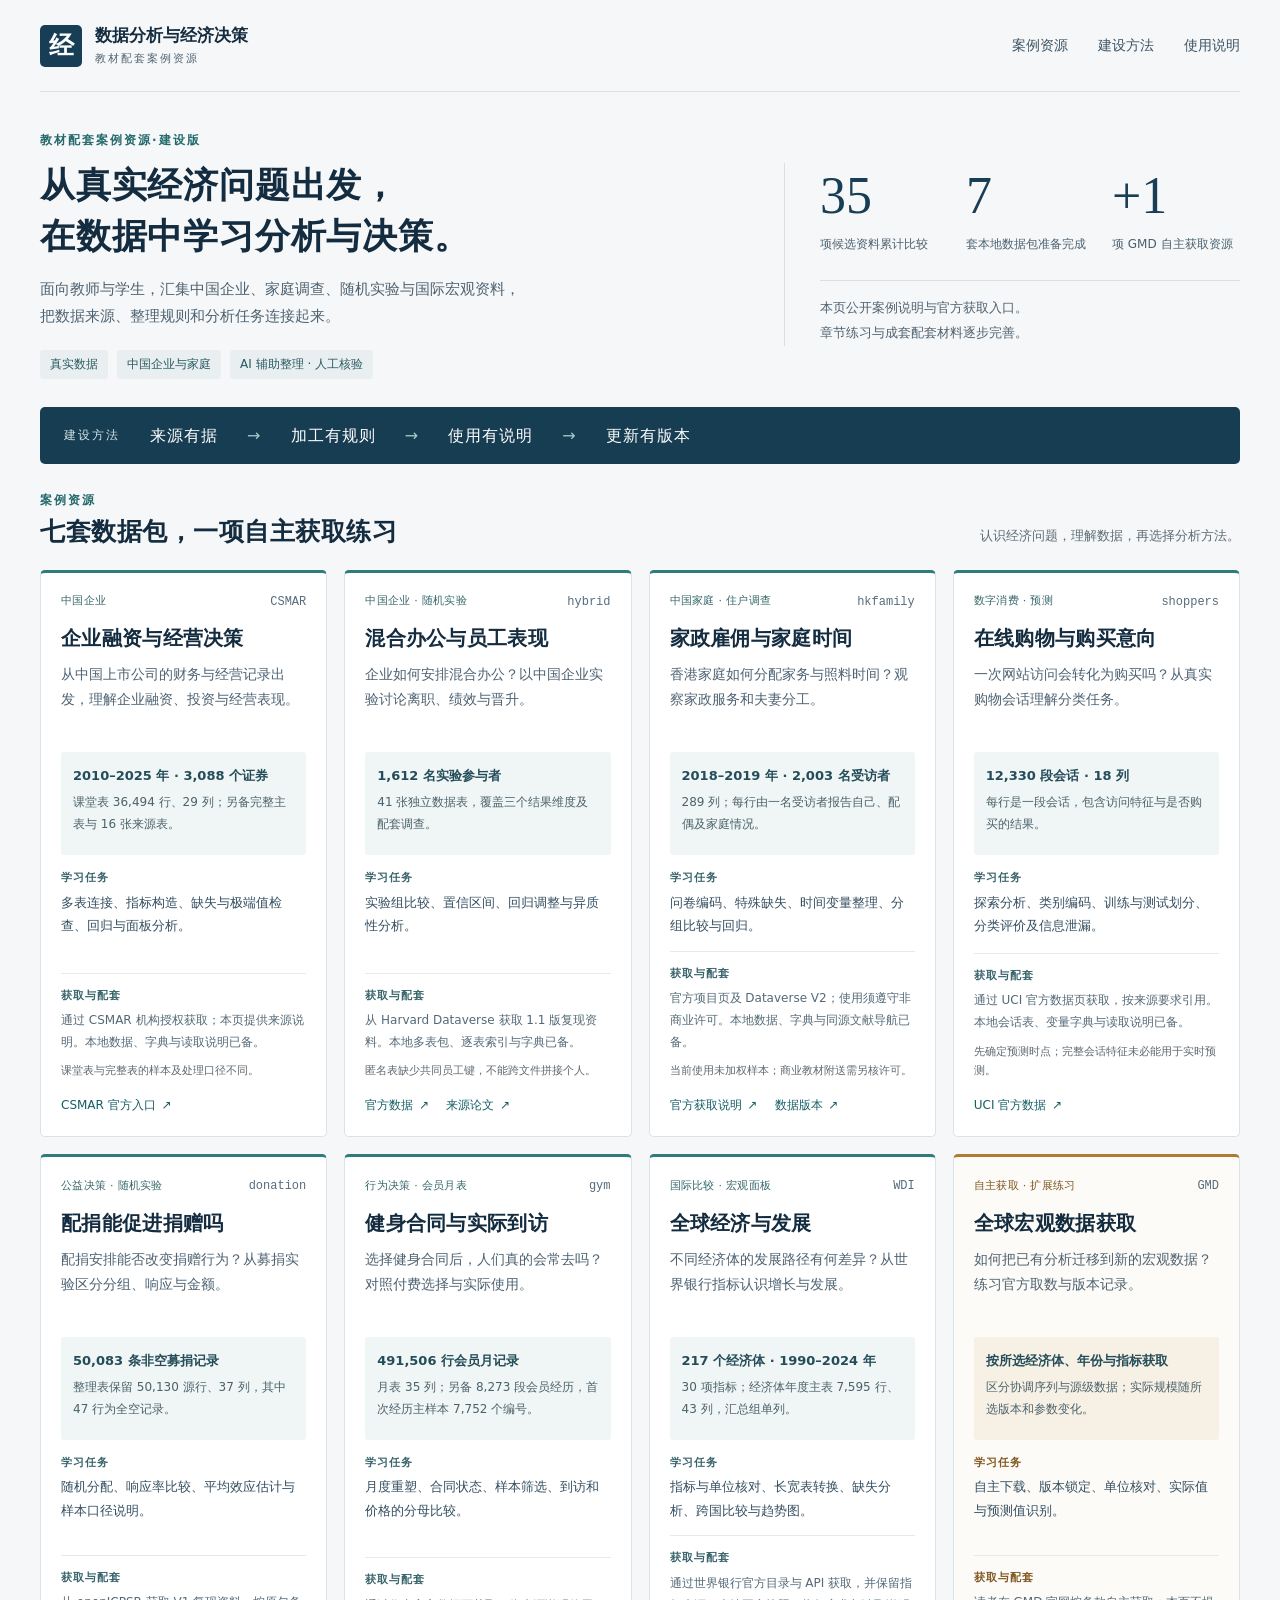
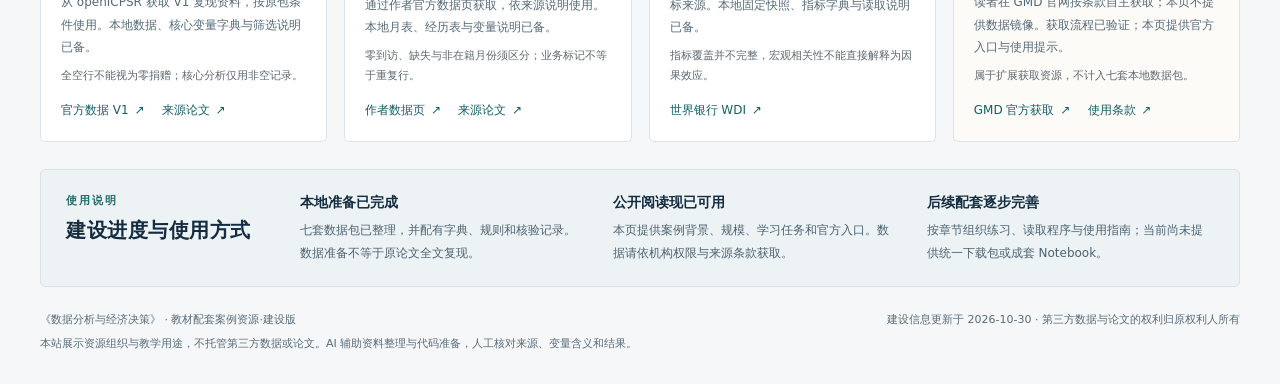
==== index.html @ 1b6bf22d "Publish reader-facing textbook case resource showcase" ====
<!doctype html>
<html lang="zh-CN"><head><meta charset="utf-8"><meta name="viewport" content="width=device-width, initial-scale=1">
<meta name="description" content="《数据分析与经济决策》教材配套案例资源·建设版。七套本地数据包与 GMD 自主获取资源，展示真实经济问题、数据特征、学习任务及官方来源。">
<meta name="color-scheme" content="light"><title>案例数据资源｜数据分析与经济决策</title>
<link rel="stylesheet" href="styles.css"></head><body>
<a class="skip" href="#cases">跳到案例资源</a>
<header class="site-header wrap"><a class="brand" href="#"><span class="brand-mark" aria-hidden="true">经</span><span>数据分析与经济决策<span class="brand-sub">教材配套案例资源</span></span></a><nav aria-label="主导航"><a href="#cases">案例资源</a><a href="#approach">建设方法</a><a href="#availability">使用说明</a></nav></header>
<main class="wrap">
<section class="hero" aria-labelledby="page-title"><div class="hero-main"><p class="eyebrow">教材配套案例资源·建设版</p><h1 id="page-title">从真实经济问题出发，<br>在数据中学习分析与决策。</h1><p class="lead">面向教师与学生，汇集中国企业、家庭调查、随机实验与国际宏观资料，<br class="desktop-break">把数据来源、整理规则和分析任务连接起来。</p><div class="theme-list"><span>真实数据</span><span>中国企业与家庭</span><span>AI 辅助整理 · 人工核验</span></div></div>
<aside class="overview" aria-label="建设概况"><div><strong>35</strong><span>项候选资料累计比较</span></div><div><strong>7</strong><span>套本地数据包准备完成</span></div><div><strong>+1</strong><span>项 GMD 自主获取资源</span></div><p>本页公开案例说明与官方获取入口。<br>章节练习与成套配套材料逐步完善。</p></aside></section>
<section class="method-strip" id="approach" aria-label="建设方法"><span class="section-kicker">建设方法</span><p>来源有据 <span>→</span> 加工有规则 <span>→</span> 使用有说明 <span>→</span> 更新有版本</p></section>
<section id="cases" aria-labelledby="cases-title"><div class="section-heading"><div><p class="eyebrow">案例资源</p><h2 id="cases-title">七套数据包，一项自主获取练习</h2></div><p>认识经济问题，理解数据，再选择分析方法。</p></div>
<div class="case-grid"><article class="card " id="csmar">
      <div class="card-top"><span class="case-kind">中国企业</span><span class="case-code">CSMAR</span></div>
      <h3>企业融资与经营决策</h3><p class="question">从中国上市公司的财务与经营记录出发，理解企业融资、投资与经营表现。</p>
      <div class="data-block"><strong>2010–2025 年 · 3,088 个证券</strong><p>课堂表 36,494 行、29 列；另备完整主表与 16 张来源表。</p></div>
      <p class="task"><span class="field-label">学习任务</span>多表连接、指标构造、缺失与极端值检查、回归与面板分析。</p>
      <div class="card-bottom"><p><span class="field-label">获取与配套</span>通过 CSMAR 机构授权获取；本页提供来源说明。本地数据、字典与读取说明已备。</p>
      <p class="caution">课堂表与完整表的样本及处理口径不同。</p><div class="source-links"><a href="https://data.csmar.com/">CSMAR 官方入口 <span aria-hidden="true">↗</span></a></div></div>
    </article>
<article class="card " id="hybrid">
      <div class="card-top"><span class="case-kind">中国企业 · 随机实验</span><span class="case-code">hybrid</span></div>
      <h3>混合办公与员工表现</h3><p class="question">企业如何安排混合办公？以中国企业实验讨论离职、绩效与晋升。</p>
      <div class="data-block"><strong>1,612 名实验参与者</strong><p>41 张独立数据表，覆盖三个结果维度及配套调查。</p></div>
      <p class="task"><span class="field-label">学习任务</span>实验组比较、置信区间、回归调整与异质性分析。</p>
      <div class="card-bottom"><p><span class="field-label">获取与配套</span>从 Harvard Dataverse 获取 1.1 版复现资料。本地多表包、逐表索引与字典已备。</p>
      <p class="caution">匿名表缺少共同员工键，不能跨文件拼接个人。</p><div class="source-links"><a href="https://doi.org/10.7910/DVN/6X4ZZL">官方数据 <span aria-hidden="true">↗</span></a><a href="https://doi.org/10.1038/s41586-024-07500-2">来源论文 <span aria-hidden="true">↗</span></a></div></div>
    </article>
<article class="card " id="hkfamily">
      <div class="card-top"><span class="case-kind">中国家庭 · 住户调查</span><span class="case-code">hkfamily</span></div>
      <h3>家政雇佣与家庭时间</h3><p class="question">香港家庭如何分配家务与照料时间？观察家政服务和夫妻分工。</p>
      <div class="data-block"><strong>2018–2019 年 · 2,003 名受访者</strong><p>289 列；每行由一名受访者报告自己、配偶及家庭情况。</p></div>
      <p class="task"><span class="field-label">学习任务</span>问卷编码、特殊缺失、时间变量整理、分组比较与回归。</p>
      <div class="card-bottom"><p><span class="field-label">获取与配套</span>官方项目页及 Dataverse V2；使用须遵守非商业许可。本地数据、字典与同源文献导航已备。</p>
      <p class="caution">当前使用未加权样本；商业教材附送需另核许可。</p><div class="source-links"><a href="https://digital.lib.hkbu.edu.hk/helper-at-home/en/dataset-download.html">官方获取说明 <span aria-hidden="true">↗</span></a><a href="https://doi.org/10.7910/DVN/O7EHQB">数据版本 <span aria-hidden="true">↗</span></a></div></div>
    </article>
<article class="card " id="shoppers">
      <div class="card-top"><span class="case-kind">数字消费 · 预测</span><span class="case-code">shoppers</span></div>
      <h3>在线购物与购买意向</h3><p class="question">一次网站访问会转化为购买吗？从真实购物会话理解分类任务。</p>
      <div class="data-block"><strong>12,330 段会话 · 18 列</strong><p>每行是一段会话，包含访问特征与是否购买的结果。</p></div>
      <p class="task"><span class="field-label">学习任务</span>探索分析、类别编码、训练与测试划分、分类评价及信息泄漏。</p>
      <div class="card-bottom"><p><span class="field-label">获取与配套</span>通过 UCI 官方数据页获取，按来源要求引用。本地会话表、变量字典与读取说明已备。</p>
      <p class="caution">先确定预测时点；完整会话特征未必能用于实时预测。</p><div class="source-links"><a href="https://archive.ics.uci.edu/dataset/468/online+shoppers+purchasing+intention+dataset">UCI 官方数据 <span aria-hidden="true">↗</span></a></div></div>
    </article>
<article class="card " id="donation">
      <div class="card-top"><span class="case-kind">公益决策 · 随机实验</span><span class="case-code">donation</span></div>
      <h3>配捐能促进捐赠吗</h3><p class="question">配捐安排能否改变捐赠行为？从募捐实验区分分组、响应与金额。</p>
      <div class="data-block"><strong>50,083 条非空募捐记录</strong><p>整理表保留 50,130 源行、37 列，其中 47 行为全空记录。</p></div>
      <p class="task"><span class="field-label">学习任务</span>随机分配、响应率比较、平均效应估计与样本口径说明。</p>
      <div class="card-bottom"><p><span class="field-label">获取与配套</span>从 openICPSR 获取 V1 复现资料，按原包条件使用。本地数据、核心变量字典与筛选说明已备。</p>
      <p class="caution">全空行不能视为零捐赠；核心分析仅用非空记录。</p><div class="source-links"><a href="https://doi.org/10.3886/E113224V1">官方数据 V1 <span aria-hidden="true">↗</span></a><a href="https://doi.org/10.1257/aer.97.5.1774">来源论文 <span aria-hidden="true">↗</span></a></div></div>
    </article>
<article class="card " id="gym">
      <div class="card-top"><span class="case-kind">行为决策 · 会员月表</span><span class="case-code">gym</span></div>
      <h3>健身合同与实际到访</h3><p class="question">选择健身合同后，人们真的会常去吗？对照付费选择与实际使用。</p>
      <div class="data-block"><strong>491,506 行会员月记录</strong><p>月表 35 列；另备 8,273 段会员经历，首次经历主样本 7,752 个编号。</p></div>
      <p class="task"><span class="field-label">学习任务</span>月度重塑、合同状态、样本筛选、到访和价格的分母比较。</p>
      <div class="card-bottom"><p><span class="field-label">获取与配套</span>通过作者官方数据页获取，依来源说明使用。本地月表、经历表与变量说明已备。</p>
      <p class="caution">零到访、缺失与非在籍月份须区分；业务标记不等于重复行。</p><div class="source-links"><a href="https://eml.berkeley.edu/~sdellavi/data/gymdata.shtml">作者数据页 <span aria-hidden="true">↗</span></a><a href="https://doi.org/10.1257/aer.96.3.694">来源论文 <span aria-hidden="true">↗</span></a></div></div>
    </article>
<article class="card " id="wdi">
      <div class="card-top"><span class="case-kind">国际比较 · 宏观面板</span><span class="case-code">WDI</span></div>
      <h3>全球经济与发展</h3><p class="question">不同经济体的发展路径有何差异？从世界银行指标认识增长与发展。</p>
      <div class="data-block"><strong>217 个经济体 · 1990–2024 年</strong><p>30 项指标；经济体年度主表 7,595 行、43 列，汇总组单列。</p></div>
      <p class="task"><span class="field-label">学习任务</span>指标与单位核对、长宽表转换、缺失分析、跨国比较与趋势图。</p>
      <div class="card-bottom"><p><span class="field-label">获取与配套</span>通过世界银行官方目录与 API 获取，并保留指标来源。本地固定快照、指标字典与读取说明已备。</p>
      <p class="caution">指标覆盖并不完整，宏观相关性不能直接解释为因果效应。</p><div class="source-links"><a href="https://datacatalog.worldbank.org/search/dataset/0037712/world-development-indicators">世界银行 WDI <span aria-hidden="true">↗</span></a></div></div>
    </article>
<article class="card extension" id="gmd">
      <div class="card-top"><span class="case-kind">自主获取 · 扩展练习</span><span class="case-code">GMD</span></div>
      <h3>全球宏观数据获取</h3><p class="question">如何把已有分析迁移到新的宏观数据？练习官方取数与版本记录。</p>
      <div class="data-block"><strong>按所选经济体、年份与指标获取</strong><p>区分协调序列与源级数据；实际规模随所选版本和参数变化。</p></div>
      <p class="task"><span class="field-label">学习任务</span>自主下载、版本锁定、单位核对、实际值与预测值识别。</p>
      <div class="card-bottom"><p><span class="field-label">获取与配套</span>读者在 GMD 官网按条款自主获取；本页不提供数据镜像。获取流程已验证；本页提供官方入口与使用提示。</p>
      <p class="caution">属于扩展获取资源，不计入七套本地数据包。</p><div class="source-links"><a href="https://www.globalmacrodata.com/data.html">GMD 官方获取 <span aria-hidden="true">↗</span></a><a href="https://www.globalmacrodata.com/license.html">使用条款 <span aria-hidden="true">↗</span></a></div></div>
    </article></div></section>
<section class="availability" id="availability" aria-labelledby="availability-title"><div class="availability-title"><p class="eyebrow">使用说明</p><h2 id="availability-title">建设进度与使用方式</h2></div><div class="status-grid"><div><h3>本地准备已完成</h3><p>七套数据包已整理，并配有字典、规则和核验记录。数据准备不等于原论文全文复现。</p></div><div><h3>公开阅读现已可用</h3><p>本页提供案例背景、规模、学习任务和官方入口。数据请依机构权限与来源条款获取。</p></div><div><h3>后续配套逐步完善</h3><p>按章节组织练习、读取程序与使用指南；当前尚未提供统一下载包或成套 Notebook。</p></div></div></section>
<footer><p>《数据分析与经济决策》 · 教材配套案例资源·建设版</p><p>建设信息更新于 2026-10-30 · 第三方数据与论文的权利归原权利人所有</p><p>本站展示资源组织与教学用途，不托管第三方数据或论文。AI 辅助资料整理与代码准备，人工核对来源、变量含义和结果。</p></footer>
</main></body></html>
---- styles.css ----
*{box-sizing:border-box}html{scroll-behavior:smooth;scroll-padding-top:22px}body{margin:0;background:#f6f7f8;color:#142c40;font-family:"Microsoft YaHei","PingFang SC",system-ui,sans-serif;font-size:15px;line-height:1.7}a{color:#155e66;text-underline-offset:4px}a:hover{color:#112f45}a:focus-visible{outline:3px solid #a96921;outline-offset:5px;border-radius:3px}.wrap{width:min(1480px,calc(100% - 80px));margin:auto}.site-header{height:92px;display:flex;align-items:center;justify-content:space-between;border-bottom:1px solid #d9e0e5}.brand{text-decoration:none;color:#142c40;display:flex;align-items:center;gap:13px;font-size:17px;font-weight:700;line-height:1.4}.brand-mark{width:42px;height:42px;background:#183e55;color:white;display:grid;place-items:center;font-family:serif;font-size:25px;border-radius:5px}.brand-sub{display:block;font-size:11px;font-weight:400;letter-spacing:2px;color:#526574;margin-top:3px}nav{display:flex;gap:30px}nav a{color:#3c5364;text-decoration:none;font-size:14px;padding:10px 0}.hero{padding:38px 0 28px;display:grid;grid-template-columns:1.5fr 1fr;gap:60px;align-items:center}.eyebrow{font-size:12px;font-weight:700;letter-spacing:2px;color:#24696b;margin:0 0 10px}h1{font-size:clamp(29px,2.7vw,43px);line-height:1.45;font-weight:650;letter-spacing:.8px;margin:0 0 15px}h2{font-size:25px;line-height:1.5;letter-spacing:.5px;margin:0}h3{font-size:20px;line-height:1.5;margin:0 0 10px}.lead{font-size:15px;color:#4e6372;margin:0 0 19px;line-height:1.85}.theme-list{display:flex;gap:9px;flex-wrap:wrap}.theme-list span{font-size:12px;background:#e9eff0;color:#285b62;padding:4px 10px;border-radius:3px}.overview{display:grid;grid-template-columns:repeat(3,1fr);gap:18px;border-left:1px solid #d6e0e5;padding-left:35px}.overview strong{font-family:Georgia,serif;font-size:52px;line-height:1.25;font-weight:400;display:block;color:#183e55}.overview span{display:block;font-size:12px;color:#4b6171;margin-top:6px}.overview p{grid-column:1/-1;border-top:1px solid #d6e0e5;padding-top:15px;margin:8px 0 0;color:#506372;font-size:13px;line-height:1.9}.method-strip{background:#173d52;color:#fff;border-radius:5px;padding:15px 24px;display:flex;align-items:center;gap:30px}.section-kicker{font-size:12px;letter-spacing:2px;color:#d2e3e7;white-space:nowrap}.method-strip p{font-size:16px;letter-spacing:1px;margin:0}.method-strip p span{color:#a4c9ca;padding:0 23px}.section-heading{padding:26px 0 19px;display:flex;align-items:flex-end;justify-content:space-between;gap:20px}.section-heading .eyebrow{margin-bottom:3px}.section-heading>p{color:#5c6c78;font-size:13px;margin:0 0 3px}.case-grid{display:grid;grid-template-columns:repeat(4,minmax(0,1fr));gap:17px}.card{background:#fff;border:1px solid #dbe3e8;border-top:3px solid #317b7b;border-radius:5px;padding:19px 20px 16px;display:flex;flex-direction:column;scroll-margin-top:24px}.card-top{display:flex;justify-content:space-between;align-items:center;gap:8px;margin-bottom:11px}.case-kind{color:#37686a;font-size:11px;letter-spacing:.3px}.case-code{color:#566d7e;font-family:ui-monospace,Consolas,monospace;font-size:12px;white-space:nowrap}.card h3{font-size:20px;letter-spacing:.3px;margin-bottom:9px}.question{font-size:14px;line-height:1.8;color:#4e6272;margin:0 0 14px;min-height:76px}.data-block{background:#f0f5f5;border-radius:3px;padding:11px 12px;min-height:103px;margin-bottom:13px}.data-block strong{font-size:13px;font-weight:650;color:#244d59}.data-block p{font-size:12px;line-height:1.8;color:#4b626b;margin:4px 0 0}.task{font-size:13px;color:#344f61;line-height:1.8;margin:0 0 13px}.field-label{display:block;font-size:11px;font-weight:700;letter-spacing:1px;color:#38636b;margin-bottom:3px}.card-bottom{margin-top:auto;border-top:1px solid #e4eaee;padding-top:12px}.card-bottom>p:first-child{font-size:12px;line-height:1.85;margin:0;color:#546977}.caution{font-size:11px;color:#5e6870;line-height:1.8;margin:8px 0 9px}.source-links{display:flex;gap:17px;flex-wrap:wrap}.source-links a{font-size:12px;text-decoration:none;display:inline-flex;align-items:center;gap:6px;min-height:30px}.source-links a:hover{text-decoration:underline}.extension{border-top-color:#ae7b37;background:#fdfbf7}.extension .case-kind,.extension .field-label{color:#80571f}.extension .data-block{background:#f6f0e5}.availability{margin-top:27px;border:1px solid #dbe3e8;border-radius:5px;background:#edf2f4;padding:22px 25px;display:grid;grid-template-columns:210px 1fr;gap:24px}.availability h2{font-size:20px}.availability .eyebrow{font-size:11px;margin-bottom:5px}.status-grid{display:grid;grid-template-columns:repeat(3,1fr);gap:26px}.status-grid h3{font-size:14px;margin:0 0 6px}.status-grid p{font-size:12px;color:#4c6271;margin:0;line-height:1.9}footer{padding:24px 0 30px;font-size:11px;color:#576b79;display:flex;flex-wrap:wrap;justify-content:space-between;gap:5px 20px}footer p{margin:0}footer p:last-child{width:100%}.skip{position:absolute;left:20px;top:-100px;background:white;padding:8px;z-index:5}.skip:focus{top:12px}@media(min-width:1700px){.wrap{width:min(1600px,calc(100% - 120px))}.question{min-height:51px}}@media(max-width:1150px){.wrap{width:calc(100% - 48px)}.case-grid{grid-template-columns:repeat(2,minmax(0,1fr))}.hero{gap:30px;grid-template-columns:1.4fr 1fr}.overview{padding-left:22px;gap:12px}.overview strong{font-size:42px}.method-strip p span{padding:0 10px}.question{min-height:0}.availability{grid-template-columns:1fr}.section-heading>p{max-width:220px}}@media(max-width:700px){.wrap{width:calc(100% - 32px)}.site-header{height:auto;min-height:90px;gap:14px;flex-wrap:wrap;padding:17px 0}.brand{font-size:15px}.brand-sub{font-size:10px}nav{gap:20px;width:100%;justify-content:space-between}nav a{font-size:13px;padding:5px 0}.hero{grid-template-columns:1fr;gap:25px;padding:27px 0 25px}h1{font-size:29px}.lead{font-size:14px}.desktop-break{display:none}.overview{padding:20px 0 0;border-left:0;border-top:1px solid #d6e0e5}.overview strong{font-size:43px}.overview span{font-size:11px}.overview p{font-size:12px}.method-strip{display:block;padding:14px 16px}.method-strip p{font-size:13px;letter-spacing:0;margin-top:7px}.method-strip p span{padding:0 3px}.section-heading{display:block;padding-top:23px}.section-heading h2{font-size:22px}.section-heading>p{max-width:none;margin-top:9px}.case-grid{grid-template-columns:1fr}.card{padding:19px 20px}.question{font-size:14px}.data-block{min-height:0}.status-grid{grid-template-columns:1fr;gap:17px}.availability{padding:20px;gap:17px}footer{display:block}footer p{margin-bottom:7px}}@media(prefers-reduced-motion:reduce){html{scroll-behavior:auto}}@media print{body{background:white}.wrap{width:100%}nav,.skip{display:none}.hero{padding:15px 0}.case-grid{grid-template-columns:repeat(2,minmax(0,1fr))}.card{break-inside:avoid}.source-links a{text-decoration:underline}.availability{break-inside:avoid}}
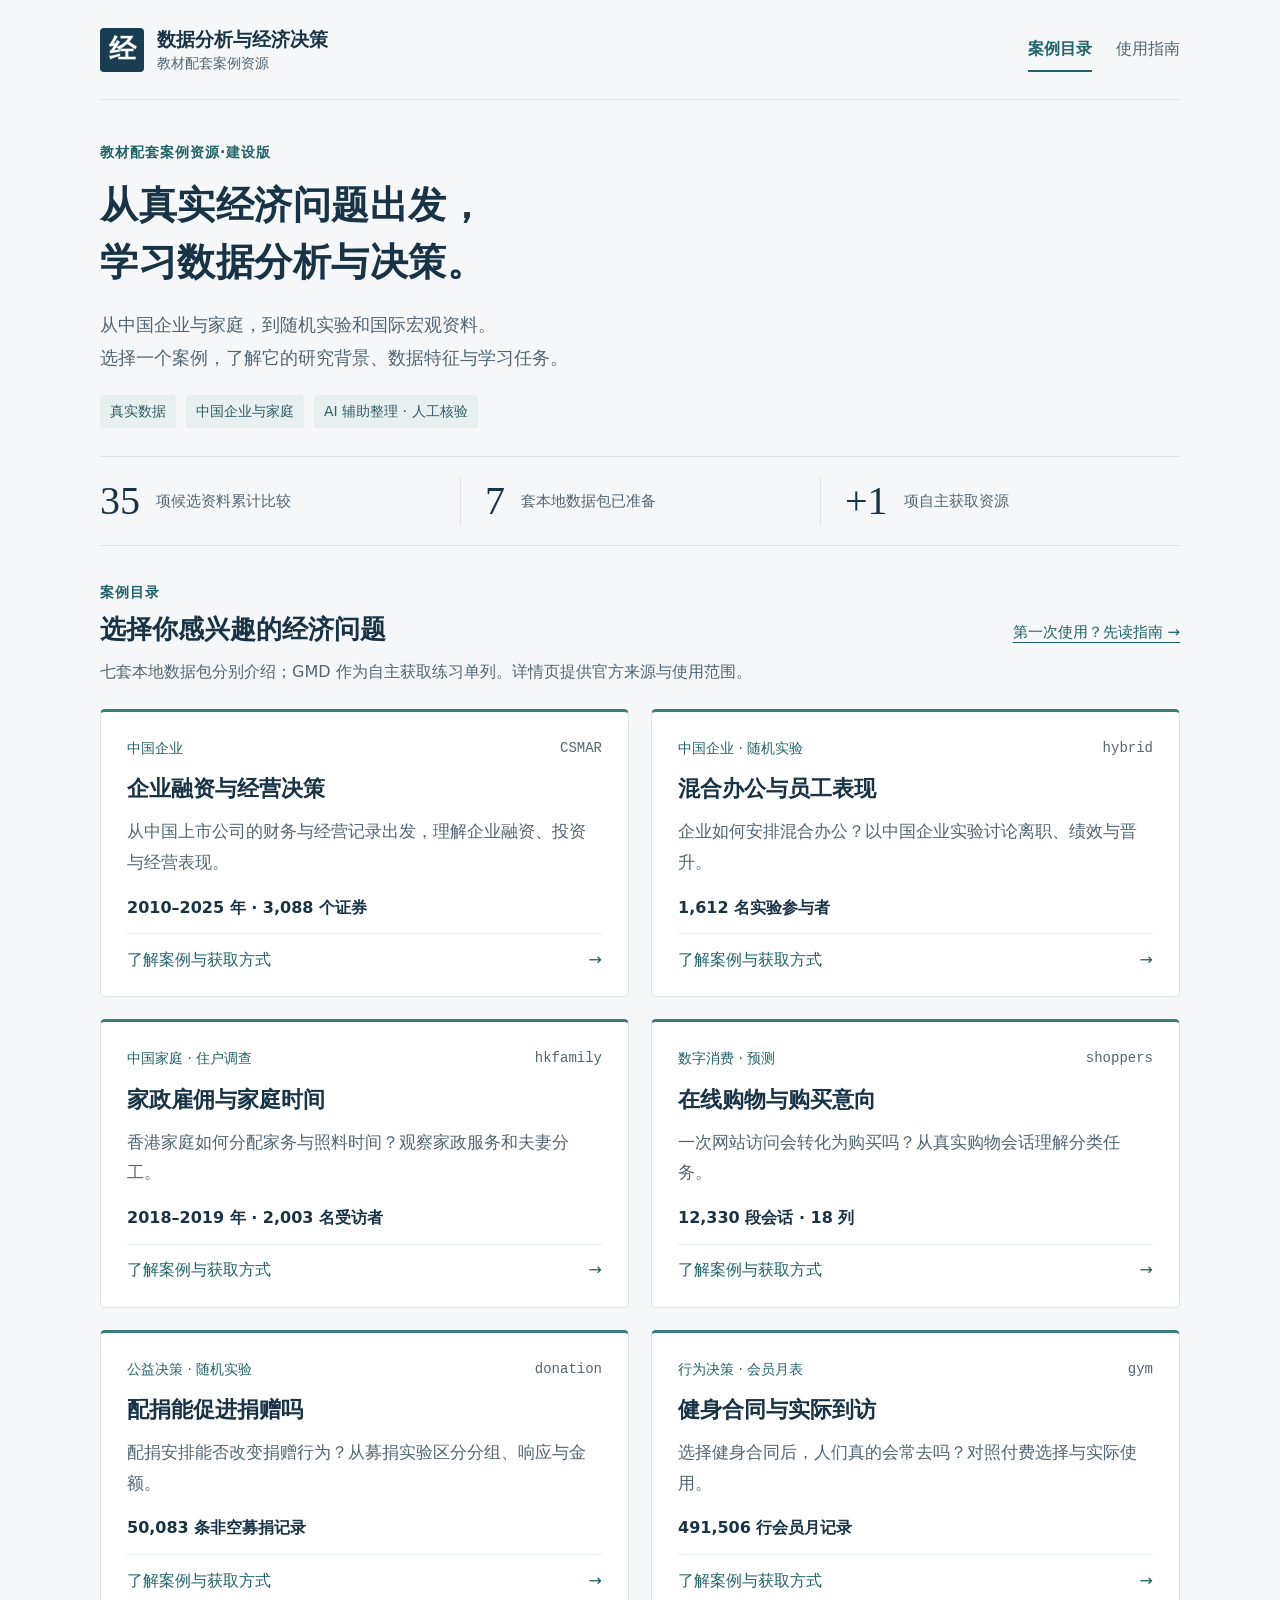
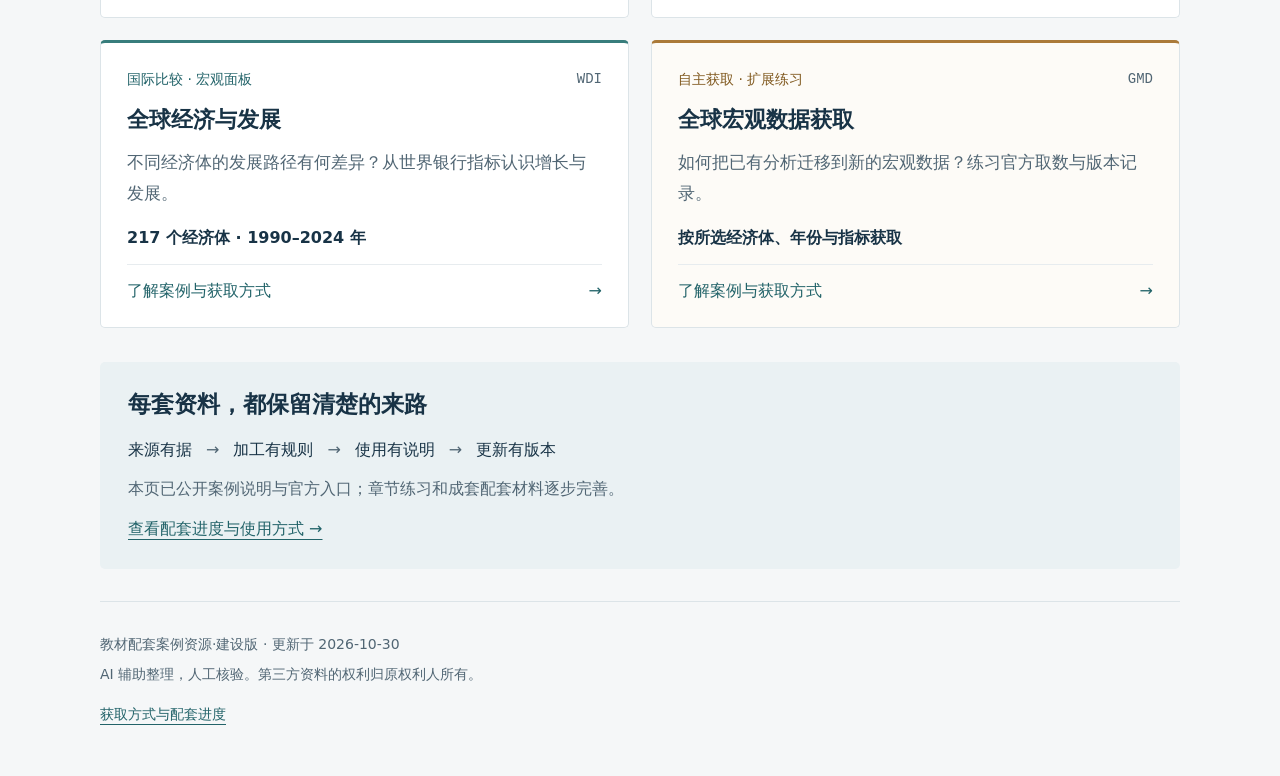
==== commit e9badc47: "Improve reading width and add case detail pages" ====
--- a/index.html
+++ b/index.html
@@ -1,79 +1,54 @@
 <!doctype html>
-<html lang="zh-CN"><head><meta charset="utf-8"><meta name="viewport" content="width=device-width, initial-scale=1">
-<meta name="description" content="《数据分析与经济决策》教材配套案例资源·建设版。七套本地数据包与 GMD 自主获取资源，展示真实经济问题、数据特征、学习任务及官方来源。">
-<meta name="color-scheme" content="light"><title>案例数据资源｜数据分析与经济决策</title>
+<html lang="zh-CN"><head><meta charset="utf-8">
+<meta name="viewport" content="width=device-width, initial-scale=1">
+<meta name="description" content="《数据分析与经济决策》教材配套案例资源·建设版。案例背景、数据特征、学习任务与官方获取入口。">
+<meta name="color-scheme" content="light"><title>案例资源｜数据分析与经济决策</title>
 <link rel="stylesheet" href="styles.css"></head><body>
-<a class="skip" href="#cases">跳到案例资源</a>
-<header class="site-header wrap"><a class="brand" href="#"><span class="brand-mark" aria-hidden="true">经</span><span>数据分析与经济决策<span class="brand-sub">教材配套案例资源</span></span></a><nav aria-label="主导航"><a href="#cases">案例资源</a><a href="#approach">建设方法</a><a href="#availability">使用说明</a></nav></header>
-<main class="wrap">
-<section class="hero" aria-labelledby="page-title"><div class="hero-main"><p class="eyebrow">教材配套案例资源·建设版</p><h1 id="page-title">从真实经济问题出发，<br>在数据中学习分析与决策。</h1><p class="lead">面向教师与学生，汇集中国企业、家庭调查、随机实验与国际宏观资料，<br class="desktop-break">把数据来源、整理规则和分析任务连接起来。</p><div class="theme-list"><span>真实数据</span><span>中国企业与家庭</span><span>AI 辅助整理 · 人工核验</span></div></div>
-<aside class="overview" aria-label="建设概况"><div><strong>35</strong><span>项候选资料累计比较</span></div><div><strong>7</strong><span>套本地数据包准备完成</span></div><div><strong>+1</strong><span>项 GMD 自主获取资源</span></div><p>本页公开案例说明与官方获取入口。<br>章节练习与成套配套材料逐步完善。</p></aside></section>
-<section class="method-strip" id="approach" aria-label="建设方法"><span class="section-kicker">建设方法</span><p>来源有据 <span>→</span> 加工有规则 <span>→</span> 使用有说明 <span>→</span> 更新有版本</p></section>
-<section id="cases" aria-labelledby="cases-title"><div class="section-heading"><div><p class="eyebrow">案例资源</p><h2 id="cases-title">七套数据包，一项自主获取练习</h2></div><p>认识经济问题，理解数据，再选择分析方法。</p></div>
-<div class="case-grid"><article class="card " id="csmar">
-      <div class="card-top"><span class="case-kind">中国企业</span><span class="case-code">CSMAR</span></div>
-      <h3>企业融资与经营决策</h3><p class="question">从中国上市公司的财务与经营记录出发，理解企业融资、投资与经营表现。</p>
-      <div class="data-block"><strong>2010–2025 年 · 3,088 个证券</strong><p>课堂表 36,494 行、29 列；另备完整主表与 16 张来源表。</p></div>
-      <p class="task"><span class="field-label">学习任务</span>多表连接、指标构造、缺失与极端值检查、回归与面板分析。</p>
-      <div class="card-bottom"><p><span class="field-label">获取与配套</span>通过 CSMAR 机构授权获取；本页提供来源说明。本地数据、字典与读取说明已备。</p>
-      <p class="caution">课堂表与完整表的样本及处理口径不同。</p><div class="source-links"><a href="https://data.csmar.com/">CSMAR 官方入口 <span aria-hidden="true">↗</span></a></div></div>
-    </article>
-<article class="card " id="hybrid">
-      <div class="card-top"><span class="case-kind">中国企业 · 随机实验</span><span class="case-code">hybrid</span></div>
-      <h3>混合办公与员工表现</h3><p class="question">企业如何安排混合办公？以中国企业实验讨论离职、绩效与晋升。</p>
-      <div class="data-block"><strong>1,612 名实验参与者</strong><p>41 张独立数据表，覆盖三个结果维度及配套调查。</p></div>
-      <p class="task"><span class="field-label">学习任务</span>实验组比较、置信区间、回归调整与异质性分析。</p>
-      <div class="card-bottom"><p><span class="field-label">获取与配套</span>从 Harvard Dataverse 获取 1.1 版复现资料。本地多表包、逐表索引与字典已备。</p>
-      <p class="caution">匿名表缺少共同员工键，不能跨文件拼接个人。</p><div class="source-links"><a href="https://doi.org/10.7910/DVN/6X4ZZL">官方数据 <span aria-hidden="true">↗</span></a><a href="https://doi.org/10.1038/s41586-024-07500-2">来源论文 <span aria-hidden="true">↗</span></a></div></div>
-    </article>
-<article class="card " id="hkfamily">
-      <div class="card-top"><span class="case-kind">中国家庭 · 住户调查</span><span class="case-code">hkfamily</span></div>
-      <h3>家政雇佣与家庭时间</h3><p class="question">香港家庭如何分配家务与照料时间？观察家政服务和夫妻分工。</p>
-      <div class="data-block"><strong>2018–2019 年 · 2,003 名受访者</strong><p>289 列；每行由一名受访者报告自己、配偶及家庭情况。</p></div>
-      <p class="task"><span class="field-label">学习任务</span>问卷编码、特殊缺失、时间变量整理、分组比较与回归。</p>
-      <div class="card-bottom"><p><span class="field-label">获取与配套</span>官方项目页及 Dataverse V2；使用须遵守非商业许可。本地数据、字典与同源文献导航已备。</p>
-      <p class="caution">当前使用未加权样本；商业教材附送需另核许可。</p><div class="source-links"><a href="https://digital.lib.hkbu.edu.hk/helper-at-home/en/dataset-download.html">官方获取说明 <span aria-hidden="true">↗</span></a><a href="https://doi.org/10.7910/DVN/O7EHQB">数据版本 <span aria-hidden="true">↗</span></a></div></div>
-    </article>
-<article class="card " id="shoppers">
-      <div class="card-top"><span class="case-kind">数字消费 · 预测</span><span class="case-code">shoppers</span></div>
-      <h3>在线购物与购买意向</h3><p class="question">一次网站访问会转化为购买吗？从真实购物会话理解分类任务。</p>
-      <div class="data-block"><strong>12,330 段会话 · 18 列</strong><p>每行是一段会话，包含访问特征与是否购买的结果。</p></div>
-      <p class="task"><span class="field-label">学习任务</span>探索分析、类别编码、训练与测试划分、分类评价及信息泄漏。</p>
-      <div class="card-bottom"><p><span class="field-label">获取与配套</span>通过 UCI 官方数据页获取，按来源要求引用。本地会话表、变量字典与读取说明已备。</p>
-      <p class="caution">先确定预测时点；完整会话特征未必能用于实时预测。</p><div class="source-links"><a href="https://archive.ics.uci.edu/dataset/468/online+shoppers+purchasing+intention+dataset">UCI 官方数据 <span aria-hidden="true">↗</span></a></div></div>
-    </article>
-<article class="card " id="donation">
-      <div class="card-top"><span class="case-kind">公益决策 · 随机实验</span><span class="case-code">donation</span></div>
-      <h3>配捐能促进捐赠吗</h3><p class="question">配捐安排能否改变捐赠行为？从募捐实验区分分组、响应与金额。</p>
-      <div class="data-block"><strong>50,083 条非空募捐记录</strong><p>整理表保留 50,130 源行、37 列，其中 47 行为全空记录。</p></div>
-      <p class="task"><span class="field-label">学习任务</span>随机分配、响应率比较、平均效应估计与样本口径说明。</p>
-      <div class="card-bottom"><p><span class="field-label">获取与配套</span>从 openICPSR 获取 V1 复现资料，按原包条件使用。本地数据、核心变量字典与筛选说明已备。</p>
-      <p class="caution">全空行不能视为零捐赠；核心分析仅用非空记录。</p><div class="source-links"><a href="https://doi.org/10.3886/E113224V1">官方数据 V1 <span aria-hidden="true">↗</span></a><a href="https://doi.org/10.1257/aer.97.5.1774">来源论文 <span aria-hidden="true">↗</span></a></div></div>
-    </article>
-<article class="card " id="gym">
-      <div class="card-top"><span class="case-kind">行为决策 · 会员月表</span><span class="case-code">gym</span></div>
-      <h3>健身合同与实际到访</h3><p class="question">选择健身合同后，人们真的会常去吗？对照付费选择与实际使用。</p>
-      <div class="data-block"><strong>491,506 行会员月记录</strong><p>月表 35 列；另备 8,273 段会员经历，首次经历主样本 7,752 个编号。</p></div>
-      <p class="task"><span class="field-label">学习任务</span>月度重塑、合同状态、样本筛选、到访和价格的分母比较。</p>
-      <div class="card-bottom"><p><span class="field-label">获取与配套</span>通过作者官方数据页获取，依来源说明使用。本地月表、经历表与变量说明已备。</p>
-      <p class="caution">零到访、缺失与非在籍月份须区分；业务标记不等于重复行。</p><div class="source-links"><a href="https://eml.berkeley.edu/~sdellavi/data/gymdata.shtml">作者数据页 <span aria-hidden="true">↗</span></a><a href="https://doi.org/10.1257/aer.96.3.694">来源论文 <span aria-hidden="true">↗</span></a></div></div>
-    </article>
-<article class="card " id="wdi">
-      <div class="card-top"><span class="case-kind">国际比较 · 宏观面板</span><span class="case-code">WDI</span></div>
-      <h3>全球经济与发展</h3><p class="question">不同经济体的发展路径有何差异？从世界银行指标认识增长与发展。</p>
-      <div class="data-block"><strong>217 个经济体 · 1990–2024 年</strong><p>30 项指标；经济体年度主表 7,595 行、43 列，汇总组单列。</p></div>
-      <p class="task"><span class="field-label">学习任务</span>指标与单位核对、长宽表转换、缺失分析、跨国比较与趋势图。</p>
-      <div class="card-bottom"><p><span class="field-label">获取与配套</span>通过世界银行官方目录与 API 获取，并保留指标来源。本地固定快照、指标字典与读取说明已备。</p>
-      <p class="caution">指标覆盖并不完整，宏观相关性不能直接解释为因果效应。</p><div class="source-links"><a href="https://datacatalog.worldbank.org/search/dataset/0037712/world-development-indicators">世界银行 WDI <span aria-hidden="true">↗</span></a></div></div>
-    </article>
-<article class="card extension" id="gmd">
-      <div class="card-top"><span class="case-kind">自主获取 · 扩展练习</span><span class="case-code">GMD</span></div>
-      <h3>全球宏观数据获取</h3><p class="question">如何把已有分析迁移到新的宏观数据？练习官方取数与版本记录。</p>
-      <div class="data-block"><strong>按所选经济体、年份与指标获取</strong><p>区分协调序列与源级数据；实际规模随所选版本和参数变化。</p></div>
-      <p class="task"><span class="field-label">学习任务</span>自主下载、版本锁定、单位核对、实际值与预测值识别。</p>
-      <div class="card-bottom"><p><span class="field-label">获取与配套</span>读者在 GMD 官网按条款自主获取；本页不提供数据镜像。获取流程已验证；本页提供官方入口与使用提示。</p>
-      <p class="caution">属于扩展获取资源，不计入七套本地数据包。</p><div class="source-links"><a href="https://www.globalmacrodata.com/data.html">GMD 官方获取 <span aria-hidden="true">↗</span></a><a href="https://www.globalmacrodata.com/license.html">使用条款 <span aria-hidden="true">↗</span></a></div></div>
-    </article></div></section>
-<section class="availability" id="availability" aria-labelledby="availability-title"><div class="availability-title"><p class="eyebrow">使用说明</p><h2 id="availability-title">建设进度与使用方式</h2></div><div class="status-grid"><div><h3>本地准备已完成</h3><p>七套数据包已整理，并配有字典、规则和核验记录。数据准备不等于原论文全文复现。</p></div><div><h3>公开阅读现已可用</h3><p>本页提供案例背景、规模、学习任务和官方入口。数据请依机构权限与来源条款获取。</p></div><div><h3>后续配套逐步完善</h3><p>按章节组织练习、读取程序与使用指南；当前尚未提供统一下载包或成套 Notebook。</p></div></div></section>
-<footer><p>《数据分析与经济决策》 · 教材配套案例资源·建设版</p><p>建设信息更新于 2026-10-30 · 第三方数据与论文的权利归原权利人所有</p><p>本站展示资源组织与教学用途，不托管第三方数据或论文。AI 辅助资料整理与代码准备，人工核对来源、变量含义和结果。</p></footer>
-</main></body></html>
+<a class="skip" href="#main">跳到正文</a>
+<header class="site-header wrap"><a class="brand" href="index.html"><span class="brand-mark" aria-hidden="true">经</span><span>数据分析与经济决策<small>教材配套案例资源</small></span></a>
+<nav aria-label="主导航"><a href="index.html#cases" aria-current="page">案例目录</a><a href="guide.html" >使用指南</a></nav></header>
+<main id="main" class="wrap"><section class="home-intro" aria-labelledby="page-title"><p class="eyebrow">教材配套案例资源·建设版</p><h1 id="page-title">从真实经济问题出发，<br>学习数据分析与决策。</h1><p class="intro-text">从中国企业与家庭，到随机实验和国际宏观资料。<br class="wide-only">选择一个案例，了解它的研究背景、数据特征与学习任务。</p><div class="themes"><span>真实数据</span><span>中国企业与家庭</span><span>AI 辅助整理 · 人工核验</span></div></section>
+<section class="stats" aria-label="建设概况"><div><strong>35</strong><span>项候选资料累计比较</span></div><div><strong>7</strong><span>套本地数据包已准备</span></div><div><strong>+1</strong><span>项自主获取资源</span></div></section>
+<section id="cases" class="case-section" aria-labelledby="cases-title"><div class="section-heading"><div><p class="eyebrow">案例目录</p><h2 id="cases-title">选择你感兴趣的经济问题</h2></div><a href="guide.html">第一次使用？先读指南 →</a></div><p class="section-note">七套本地数据包分别介绍；GMD 作为自主获取练习单列。详情页提供官方来源与使用范围。</p><div class="case-grid"><article class="case-card " id="csmar">
+<div class="card-meta"><span>中国企业</span><span class="case-code">CSMAR</span></div>
+<h3><a href="cases/csmar.html">企业融资与经营决策</a></h3>
+<p class="card-description">从中国上市公司的财务与经营记录出发，理解企业融资、投资与经营表现。</p><p class="card-scale">2010–2025 年 · 3,088 个证券</p>
+<a class="read-link" href="cases/csmar.html" aria-label="了解案例：企业融资与经营决策">了解案例与获取方式 <span aria-hidden="true">→</span></a></article>
+<article class="case-card " id="hybrid">
+<div class="card-meta"><span>中国企业 · 随机实验</span><span class="case-code">hybrid</span></div>
+<h3><a href="cases/hybrid.html">混合办公与员工表现</a></h3>
+<p class="card-description">企业如何安排混合办公？以中国企业实验讨论离职、绩效与晋升。</p><p class="card-scale">1,612 名实验参与者</p>
+<a class="read-link" href="cases/hybrid.html" aria-label="了解案例：混合办公与员工表现">了解案例与获取方式 <span aria-hidden="true">→</span></a></article>
+<article class="case-card " id="hkfamily">
+<div class="card-meta"><span>中国家庭 · 住户调查</span><span class="case-code">hkfamily</span></div>
+<h3><a href="cases/hkfamily.html">家政雇佣与家庭时间</a></h3>
+<p class="card-description">香港家庭如何分配家务与照料时间？观察家政服务和夫妻分工。</p><p class="card-scale">2018–2019 年 · 2,003 名受访者</p>
+<a class="read-link" href="cases/hkfamily.html" aria-label="了解案例：家政雇佣与家庭时间">了解案例与获取方式 <span aria-hidden="true">→</span></a></article>
+<article class="case-card " id="shoppers">
+<div class="card-meta"><span>数字消费 · 预测</span><span class="case-code">shoppers</span></div>
+<h3><a href="cases/shoppers.html">在线购物与购买意向</a></h3>
+<p class="card-description">一次网站访问会转化为购买吗？从真实购物会话理解分类任务。</p><p class="card-scale">12,330 段会话 · 18 列</p>
+<a class="read-link" href="cases/shoppers.html" aria-label="了解案例：在线购物与购买意向">了解案例与获取方式 <span aria-hidden="true">→</span></a></article>
+<article class="case-card " id="donation">
+<div class="card-meta"><span>公益决策 · 随机实验</span><span class="case-code">donation</span></div>
+<h3><a href="cases/donation.html">配捐能促进捐赠吗</a></h3>
+<p class="card-description">配捐安排能否改变捐赠行为？从募捐实验区分分组、响应与金额。</p><p class="card-scale">50,083 条非空募捐记录</p>
+<a class="read-link" href="cases/donation.html" aria-label="了解案例：配捐能促进捐赠吗">了解案例与获取方式 <span aria-hidden="true">→</span></a></article>
+<article class="case-card " id="gym">
+<div class="card-meta"><span>行为决策 · 会员月表</span><span class="case-code">gym</span></div>
+<h3><a href="cases/gym.html">健身合同与实际到访</a></h3>
+<p class="card-description">选择健身合同后，人们真的会常去吗？对照付费选择与实际使用。</p><p class="card-scale">491,506 行会员月记录</p>
+<a class="read-link" href="cases/gym.html" aria-label="了解案例：健身合同与实际到访">了解案例与获取方式 <span aria-hidden="true">→</span></a></article>
+<article class="case-card " id="wdi">
+<div class="card-meta"><span>国际比较 · 宏观面板</span><span class="case-code">WDI</span></div>
+<h3><a href="cases/wdi.html">全球经济与发展</a></h3>
+<p class="card-description">不同经济体的发展路径有何差异？从世界银行指标认识增长与发展。</p><p class="card-scale">217 个经济体 · 1990–2024 年</p>
+<a class="read-link" href="cases/wdi.html" aria-label="了解案例：全球经济与发展">了解案例与获取方式 <span aria-hidden="true">→</span></a></article>
+<article class="case-card extension" id="gmd">
+<div class="card-meta"><span>自主获取 · 扩展练习</span><span class="case-code">GMD</span></div>
+<h3><a href="cases/gmd.html">全球宏观数据获取</a></h3>
+<p class="card-description">如何把已有分析迁移到新的宏观数据？练习官方取数与版本记录。</p><p class="card-scale">按所选经济体、年份与指标获取</p>
+<a class="read-link" href="cases/gmd.html" aria-label="了解案例：全球宏观数据获取">了解案例与获取方式 <span aria-hidden="true">→</span></a></article></div></section>
+<section class="method-box"><h2>每套资料，都保留清楚的来路</h2><p class="method-flow"><span>来源有据</span><b aria-hidden="true">→</b><span>加工有规则</span><b aria-hidden="true">→</b><span>使用有说明</span><b aria-hidden="true">→</b><span>更新有版本</span></p><p>本页已公开案例说明与官方入口；章节练习和成套配套材料逐步完善。</p><a href="guide.html#availability">查看配套进度与使用方式 →</a></section></main>
+<footer class="site-footer wrap"><p>教材配套案例资源·建设版 <span>· 更新于 2026-10-30</span></p><p>AI 辅助整理，人工核验。第三方资料的权利归原权利人所有。</p><a href="guide.html#availability">获取方式与配套进度</a></footer>
+</body></html>
--- a/styles.css
+++ b/styles.css
@@ -1 +1,120 @@
-*{box-sizing:border-box}html{scroll-behavior:smooth;scroll-padding-top:22px}body{margin:0;background:#f6f7f8;color:#142c40;font-family:"Microsoft YaHei","PingFang SC",system-ui,sans-serif;font-size:15px;line-height:1.7}a{color:#155e66;text-underline-offset:4px}a:hover{color:#112f45}a:focus-visible{outline:3px solid #a96921;outline-offset:5px;border-radius:3px}.wrap{width:min(1480px,calc(100% - 80px));margin:auto}.site-header{height:92px;display:flex;align-items:center;justify-content:space-between;border-bottom:1px solid #d9e0e5}.brand{text-decoration:none;color:#142c40;display:flex;align-items:center;gap:13px;font-size:17px;font-weight:700;line-height:1.4}.brand-mark{width:42px;height:42px;background:#183e55;color:white;display:grid;place-items:center;font-family:serif;font-size:25px;border-radius:5px}.brand-sub{display:block;font-size:11px;font-weight:400;letter-spacing:2px;color:#526574;margin-top:3px}nav{display:flex;gap:30px}nav a{color:#3c5364;text-decoration:none;font-size:14px;padding:10px 0}.hero{padding:38px 0 28px;display:grid;grid-template-columns:1.5fr 1fr;gap:60px;align-items:center}.eyebrow{font-size:12px;font-weight:700;letter-spacing:2px;color:#24696b;margin:0 0 10px}h1{font-size:clamp(29px,2.7vw,43px);line-height:1.45;font-weight:650;letter-spacing:.8px;margin:0 0 15px}h2{font-size:25px;line-height:1.5;letter-spacing:.5px;margin:0}h3{font-size:20px;line-height:1.5;margin:0 0 10px}.lead{font-size:15px;color:#4e6372;margin:0 0 19px;line-height:1.85}.theme-list{display:flex;gap:9px;flex-wrap:wrap}.theme-list span{font-size:12px;background:#e9eff0;color:#285b62;padding:4px 10px;border-radius:3px}.overview{display:grid;grid-template-columns:repeat(3,1fr);gap:18px;border-left:1px solid #d6e0e5;padding-left:35px}.overview strong{font-family:Georgia,serif;font-size:52px;line-height:1.25;font-weight:400;display:block;color:#183e55}.overview span{display:block;font-size:12px;color:#4b6171;margin-top:6px}.overview p{grid-column:1/-1;border-top:1px solid #d6e0e5;padding-top:15px;margin:8px 0 0;color:#506372;font-size:13px;line-height:1.9}.method-strip{background:#173d52;color:#fff;border-radius:5px;padding:15px 24px;display:flex;align-items:center;gap:30px}.section-kicker{font-size:12px;letter-spacing:2px;color:#d2e3e7;white-space:nowrap}.method-strip p{font-size:16px;letter-spacing:1px;margin:0}.method-strip p span{color:#a4c9ca;padding:0 23px}.section-heading{padding:26px 0 19px;display:flex;align-items:flex-end;justify-content:space-between;gap:20px}.section-heading .eyebrow{margin-bottom:3px}.section-heading>p{color:#5c6c78;font-size:13px;margin:0 0 3px}.case-grid{display:grid;grid-template-columns:repeat(4,minmax(0,1fr));gap:17px}.card{background:#fff;border:1px solid #dbe3e8;border-top:3px solid #317b7b;border-radius:5px;padding:19px 20px 16px;display:flex;flex-direction:column;scroll-margin-top:24px}.card-top{display:flex;justify-content:space-between;align-items:center;gap:8px;margin-bottom:11px}.case-kind{color:#37686a;font-size:11px;letter-spacing:.3px}.case-code{color:#566d7e;font-family:ui-monospace,Consolas,monospace;font-size:12px;white-space:nowrap}.card h3{font-size:20px;letter-spacing:.3px;margin-bottom:9px}.question{font-size:14px;line-height:1.8;color:#4e6272;margin:0 0 14px;min-height:76px}.data-block{background:#f0f5f5;border-radius:3px;padding:11px 12px;min-height:103px;margin-bottom:13px}.data-block strong{font-size:13px;font-weight:650;color:#244d59}.data-block p{font-size:12px;line-height:1.8;color:#4b626b;margin:4px 0 0}.task{font-size:13px;color:#344f61;line-height:1.8;margin:0 0 13px}.field-label{display:block;font-size:11px;font-weight:700;letter-spacing:1px;color:#38636b;margin-bottom:3px}.card-bottom{margin-top:auto;border-top:1px solid #e4eaee;padding-top:12px}.card-bottom>p:first-child{font-size:12px;line-height:1.85;margin:0;color:#546977}.caution{font-size:11px;color:#5e6870;line-height:1.8;margin:8px 0 9px}.source-links{display:flex;gap:17px;flex-wrap:wrap}.source-links a{font-size:12px;text-decoration:none;display:inline-flex;align-items:center;gap:6px;min-height:30px}.source-links a:hover{text-decoration:underline}.extension{border-top-color:#ae7b37;background:#fdfbf7}.extension .case-kind,.extension .field-label{color:#80571f}.extension .data-block{background:#f6f0e5}.availability{margin-top:27px;border:1px solid #dbe3e8;border-radius:5px;background:#edf2f4;padding:22px 25px;display:grid;grid-template-columns:210px 1fr;gap:24px}.availability h2{font-size:20px}.availability .eyebrow{font-size:11px;margin-bottom:5px}.status-grid{display:grid;grid-template-columns:repeat(3,1fr);gap:26px}.status-grid h3{font-size:14px;margin:0 0 6px}.status-grid p{font-size:12px;color:#4c6271;margin:0;line-height:1.9}footer{padding:24px 0 30px;font-size:11px;color:#576b79;display:flex;flex-wrap:wrap;justify-content:space-between;gap:5px 20px}footer p{margin:0}footer p:last-child{width:100%}.skip{position:absolute;left:20px;top:-100px;background:white;padding:8px;z-index:5}.skip:focus{top:12px}@media(min-width:1700px){.wrap{width:min(1600px,calc(100% - 120px))}.question{min-height:51px}}@media(max-width:1150px){.wrap{width:calc(100% - 48px)}.case-grid{grid-template-columns:repeat(2,minmax(0,1fr))}.hero{gap:30px;grid-template-columns:1.4fr 1fr}.overview{padding-left:22px;gap:12px}.overview strong{font-size:42px}.method-strip p span{padding:0 10px}.question{min-height:0}.availability{grid-template-columns:1fr}.section-heading>p{max-width:220px}}@media(max-width:700px){.wrap{width:calc(100% - 32px)}.site-header{height:auto;min-height:90px;gap:14px;flex-wrap:wrap;padding:17px 0}.brand{font-size:15px}.brand-sub{font-size:10px}nav{gap:20px;width:100%;justify-content:space-between}nav a{font-size:13px;padding:5px 0}.hero{grid-template-columns:1fr;gap:25px;padding:27px 0 25px}h1{font-size:29px}.lead{font-size:14px}.desktop-break{display:none}.overview{padding:20px 0 0;border-left:0;border-top:1px solid #d6e0e5}.overview strong{font-size:43px}.overview span{font-size:11px}.overview p{font-size:12px}.method-strip{display:block;padding:14px 16px}.method-strip p{font-size:13px;letter-spacing:0;margin-top:7px}.method-strip p span{padding:0 3px}.section-heading{display:block;padding-top:23px}.section-heading h2{font-size:22px}.section-heading>p{max-width:none;margin-top:9px}.case-grid{grid-template-columns:1fr}.card{padding:19px 20px}.question{font-size:14px}.data-block{min-height:0}.status-grid{grid-template-columns:1fr;gap:17px}.availability{padding:20px;gap:17px}footer{display:block}footer p{margin-bottom:7px}}@media(prefers-reduced-motion:reduce){html{scroll-behavior:auto}}@media print{body{background:white}.wrap{width:100%}nav,.skip{display:none}.hero{padding:15px 0}.case-grid{grid-template-columns:repeat(2,minmax(0,1fr))}.card{break-inside:avoid}.source-links a{text-decoration:underline}.availability{break-inside:avoid}}
+:root { --ink:#183346; --muted:#516674; --accent:#226369; --line:#dce4e8; }
+* { box-sizing:border-box; }
+html { scroll-padding-top:24px; }
+body { margin:0; background:#f5f7f8; color:var(--ink); font-family:"Microsoft YaHei","PingFang SC",system-ui,sans-serif; font-size:17px; line-height:1.8; }
+a { color:var(--accent); text-underline-offset:5px; }
+a:hover { color:#123e43; }
+a:focus-visible { outline:3px solid #a96822; outline-offset:5px; border-radius:2px; }
+.wrap { width:min(1080px,calc(100% - 64px)); margin-inline:auto; }
+.reading { max-width:760px; margin-inline:auto; }
+h1,h2,h3,p { margin-top:0; }
+h1 { font-size:36px; line-height:1.5; letter-spacing:.5px; margin-bottom:18px; }
+h2 { font-size:26px; line-height:1.5; margin-bottom:14px; }
+h3 { font-size:22px; line-height:1.55; margin-bottom:10px; }
+p { margin-bottom:18px; }
+.site-header { min-height:100px; display:flex; align-items:center; justify-content:space-between; gap:24px; border-bottom:1px solid var(--line); }
+.brand { display:flex; align-items:center; gap:13px; text-decoration:none; color:var(--ink); font-size:19px; font-weight:700; line-height:1.5; }
+.brand-mark { display:grid; place-items:center; flex-shrink:0; width:44px; height:44px; background:#193e53; color:white; font-family:serif; font-size:27px; border-radius:4px; }
+.brand small { display:block; font-size:14px; color:var(--muted); font-weight:400; }
+.site-header nav { display:flex; gap:24px; }
+.site-header nav a { display:inline-flex; align-items:center; min-height:44px; font-size:16px; color:var(--muted); text-decoration:none; white-space:nowrap; }
+.site-header nav a[aria-current] { color:var(--accent); font-weight:700; box-shadow:inset 0 -2px var(--accent); }
+.eyebrow { color:var(--accent); font-size:14px; letter-spacing:1px; font-weight:700; margin-bottom:12px; }
+.home-intro { padding:40px 0 28px; }
+.home-intro h1 { font-size:38px; }
+.intro-text { font-size:18px; color:var(--muted); margin-bottom:21px; }
+.themes { display:flex; flex-wrap:wrap; gap:10px; }
+.themes span { background:#e8eff0; color:#315f66; padding:4px 10px; border-radius:3px; font-size:14px; }
+.stats { display:grid; grid-template-columns:repeat(3,minmax(0,1fr)); border-block:1px solid var(--line); padding:19px 0; }
+.stats div { display:flex; align-items:center; gap:16px; padding-inline:24px; border-left:1px solid var(--line); }
+.stats div:first-child { padding-left:0; border:0; }
+.stats strong { font-family:Georgia,serif; font-size:40px; font-weight:400; line-height:1.25; }
+.stats span { color:var(--muted); font-size:15px; }
+.case-section { padding-top:34px; }
+.section-heading { display:flex; justify-content:space-between; align-items:end; gap:22px; }
+.section-heading .eyebrow { margin-bottom:5px; }
+.section-heading h2 { margin-bottom:9px; }
+.section-heading>a { font-size:15px; margin-bottom:12px; }
+.section-note { font-size:16px; color:var(--muted); margin-bottom:22px; }
+.case-grid { display:grid; grid-template-columns:repeat(2,minmax(0,1fr)); gap:22px; }
+.case-card { background:white; border:1px solid var(--line); border-top:3px solid #387d7c; padding:24px 26px 19px; border-radius:5px; display:flex; flex-direction:column; }
+.card-meta { display:flex; justify-content:space-between; gap:12px; font-size:14px; color:var(--accent); margin-bottom:11px; }
+.case-code { font-family:ui-monospace,Consolas,monospace; color:var(--muted); white-space:nowrap; }
+.case-card h3 a { color:var(--ink); text-decoration:none; }
+.case-card h3 a:hover { text-decoration:underline; }
+.card-description { font-size:17px; color:var(--muted); margin-bottom:16px; }
+.card-scale { font-size:16px; font-weight:600; margin-top:auto; margin-bottom:11px; }
+.read-link { display:flex; align-items:center; justify-content:space-between; min-height:44px; border-top:1px solid #e7ecef; padding-top:9px; font-size:16px; text-decoration:none; }
+.read-link:hover { text-decoration:underline; }
+.extension { border-top-color:#ab7a39; background:#fdfbf7; }
+.extension .card-meta { color:#80591f; }
+.method-box { margin-top:34px; padding:25px 28px; border-radius:5px; background:#eaf1f3; }
+.method-box h2 { font-size:23px; }
+.method-box p { font-size:16px; margin-bottom:10px; color:var(--muted); }
+.method-box a { font-size:16px; }
+.method-flow { display:flex; align-items:center; flex-wrap:wrap; gap:8px 14px; }
+.method-flow span { white-space:nowrap; color:var(--ink); }
+.method-flow b { font-weight:400; }
+.breadcrumbs { display:flex; flex-wrap:wrap; align-items:center; gap:12px; font-size:15px; color:var(--muted); padding-top:27px; }
+.breadcrumbs a { min-height:44px; display:inline-flex; align-items:center; }
+.page-intro { padding-top:20px; padding-bottom:26px; border-bottom:1px solid var(--line); }
+.page-lead { font-size:20px; line-height:1.85; color:var(--muted); margin-bottom:0; }
+.reading-section { padding-top:32px; }
+.reading-section p { line-height:1.95; }
+.data-summary { background:#eaf1f2; border-radius:4px; padding:20px 24px; margin:20px 0; }
+.data-summary strong { font-size:20px; }
+.data-summary p { margin:8px 0 0; }
+.task-list,.guide-list { padding-left:24px; margin-bottom:18px; }
+.task-list li,.guide-list li { padding-left:4px; margin-bottom:9px; }
+.supporting { font-size:16px; color:var(--muted); }
+.source-list { padding:0; list-style:none; margin-bottom:0; }
+.source-list li { margin-bottom:9px; }
+.source-list a { display:inline-flex; align-items:center; min-height:44px; gap:12px; font-size:17px; }
+.scope-box { margin-top:30px; padding:24px 26px; border-left:3px solid #3c797c; background:#eaf1f3; border-radius:4px; }
+.scope-box h2 { font-size:23px; }
+.scope-box p:last-of-type { margin-bottom:12px; }
+.progress-list { border-top:1px solid var(--line); }
+.progress-list>div { border-bottom:1px solid var(--line); padding:20px 0 3px; }
+.progress-list h3 { font-size:21px; }
+.page-navigation { margin-top:32px; padding-top:18px; display:flex; justify-content:space-between; flex-wrap:wrap; gap:15px 25px; border-top:1px solid var(--line); font-size:16px; }
+.page-navigation a { display:inline-flex; align-items:center; min-height:44px; }
+.site-footer { padding-block:30px 40px; margin-top:32px; border-top:1px solid var(--line); color:var(--muted); font-size:14px; }
+.site-footer p { margin-bottom:5px; }
+.site-footer a { display:inline-flex; align-items:center; min-height:44px; }
+.skip { position:absolute; top:-100px; left:15px; padding:8px; background:white; z-index:5; }
+.skip:focus { top:10px; }
+@media(max-width:900px) {
+  .stats div { flex-direction:column; align-items:start; gap:3px; padding-inline:18px; }
+  .section-heading { align-items:start; flex-direction:column; gap:2px; }
+  .section-heading>a { margin-bottom:13px; }
+  .case-card { padding:21px 22px 17px; }
+  .card-meta { flex-wrap:wrap; gap:4px 12px; }
+}
+@media(max-width:700px) {
+  .wrap { width:calc(100% - 36px); }
+  .site-header { padding-block:16px; flex-wrap:wrap; gap:13px; }
+  .brand { font-size:17px; }
+  .brand small { font-size:13px; }
+  .site-header nav { width:100%; gap:28px; }
+  .home-intro { padding-top:28px; }
+  .home-intro h1,h1 { font-size:29px; }
+  .intro-text { font-size:17px; }
+  .wide-only { display:none; }
+  .stats { padding-block:16px; }
+  .stats div { padding-inline:10px; }
+  .stats strong { font-size:34px; }
+  .stats span { font-size:14px; }
+  h2 { font-size:23px; }
+  .case-grid { grid-template-columns:minmax(0,1fr); gap:18px; }
+  .case-card { padding:21px 22px 17px; }
+  .case-section { padding-top:26px; }
+  .method-box { padding:21px; }
+  .method-flow { column-gap:9px; }
+  .page-lead { font-size:18px; }
+  .page-intro { padding-bottom:22px; }
+  .reading-section { padding-top:27px; }
+  .data-summary,.scope-box { padding:18px 20px; }
+  .data-summary strong { font-size:18px; }
+  .site-footer span { display:block; }
+}
+@media print { body { background:white; } .wrap { width:100%; } .site-header nav,.skip { display:none; } .case-card,.scope-box { break-inside:avoid; } }
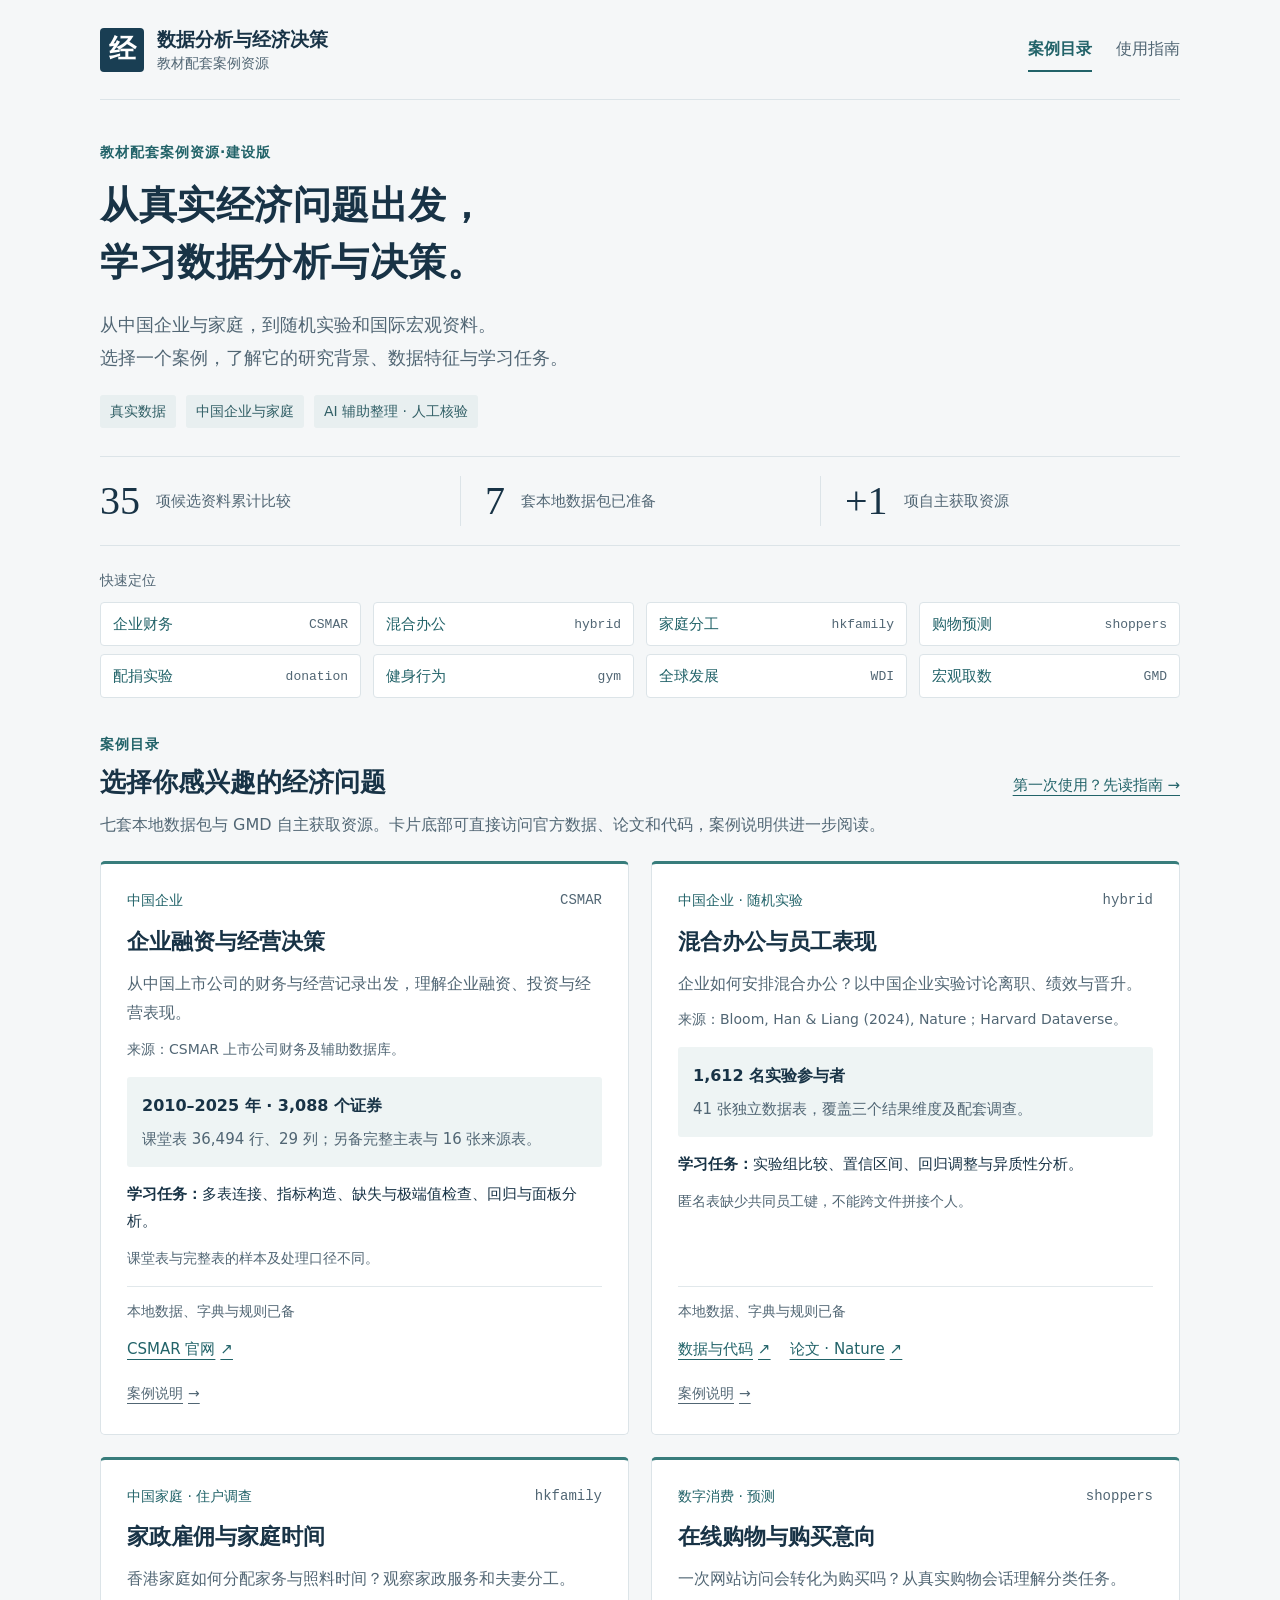
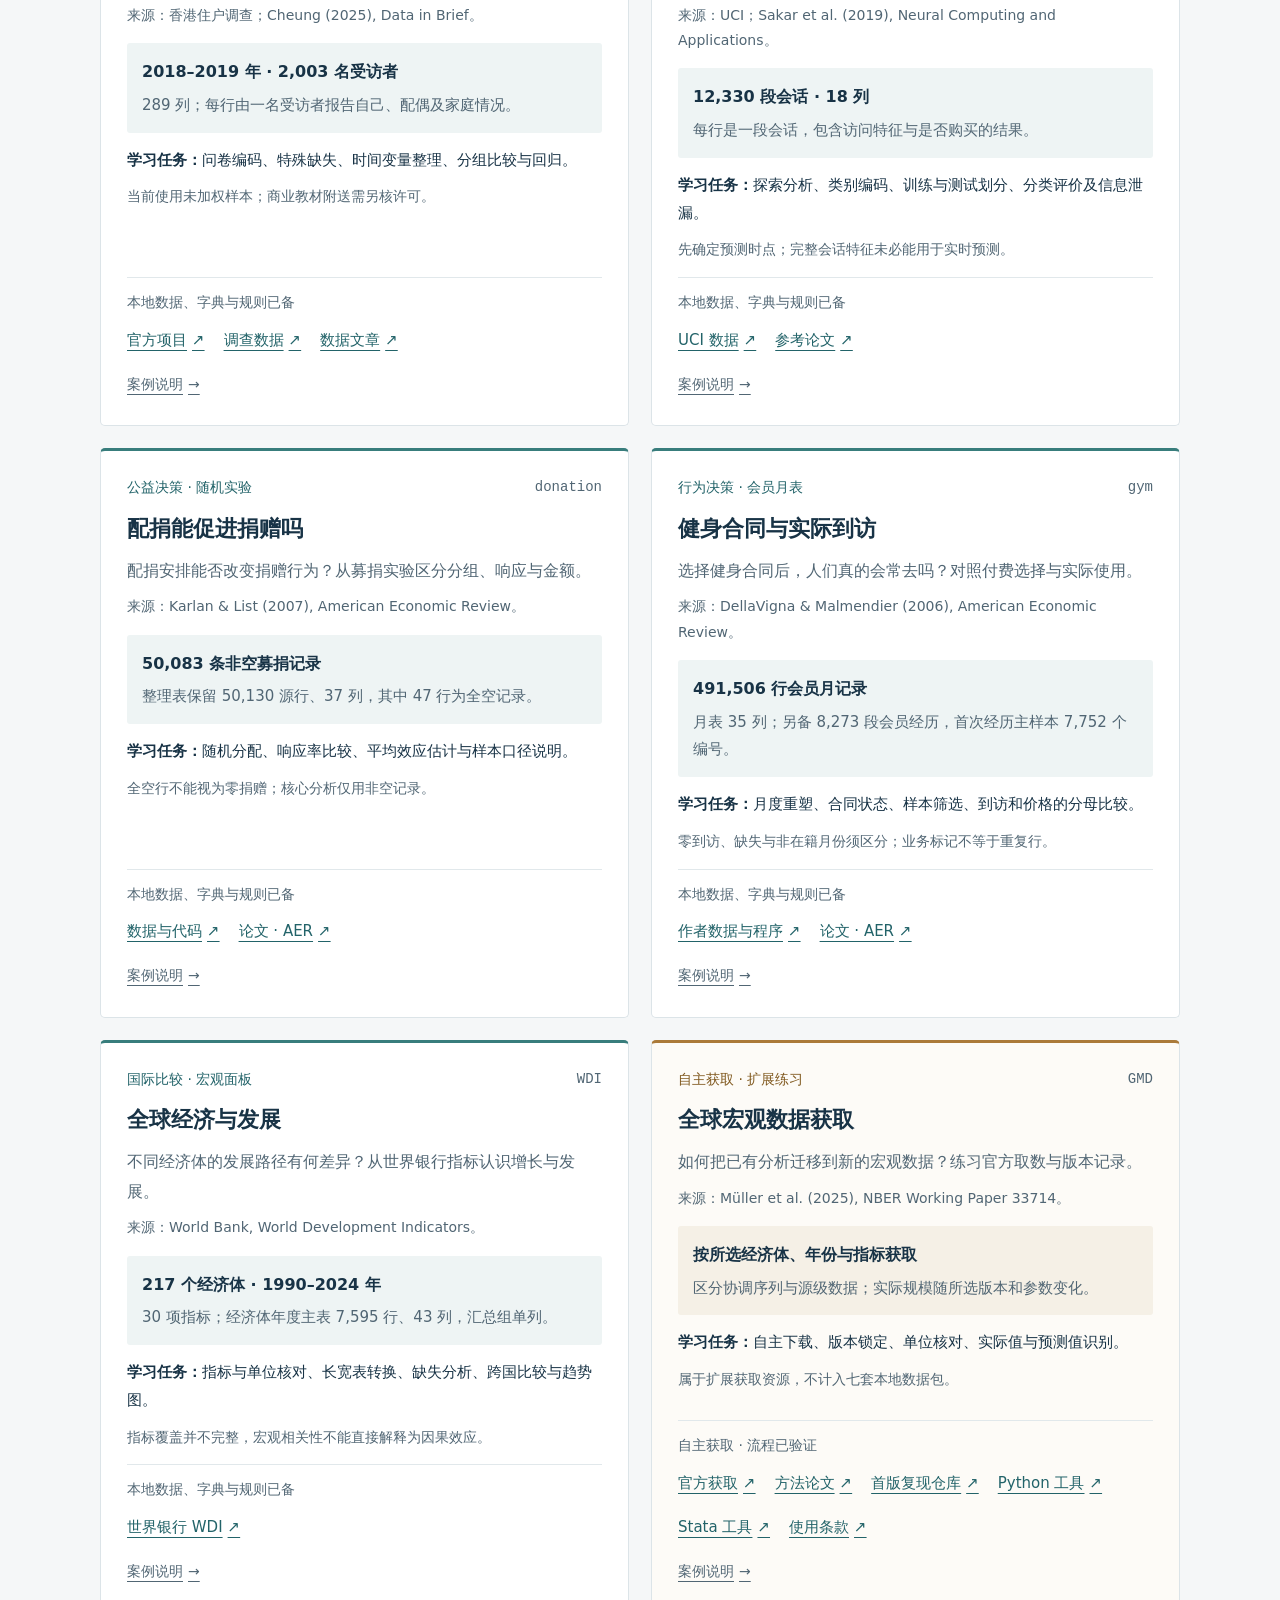
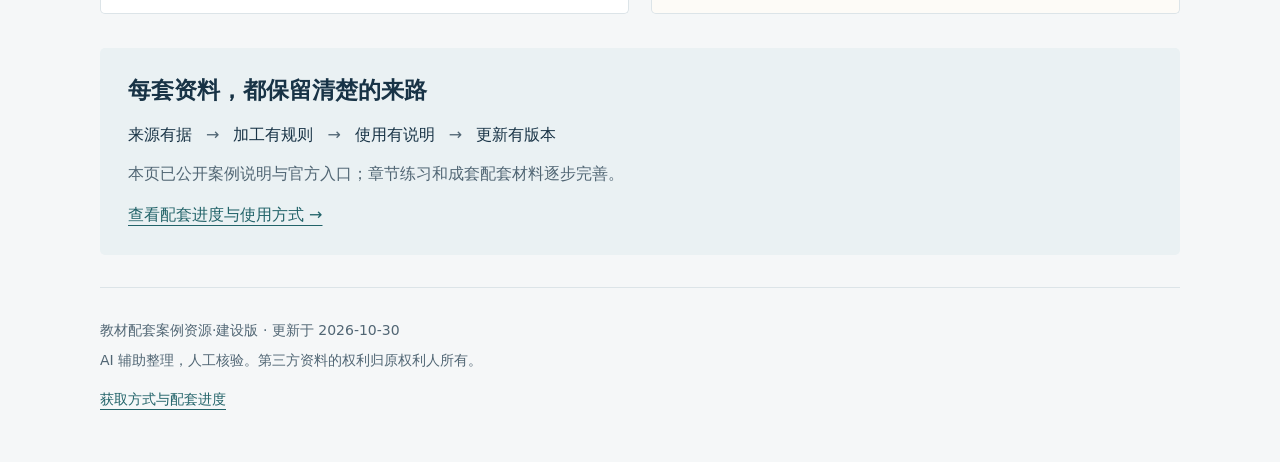
==== commit 9e62086c: "Add direct source links and richer homepage case cards" ====
--- a/index.html
+++ b/index.html
@@ -9,46 +9,94 @@
 <nav aria-label="主导航"><a href="index.html#cases" aria-current="page">案例目录</a><a href="guide.html" >使用指南</a></nav></header>
 <main id="main" class="wrap"><section class="home-intro" aria-labelledby="page-title"><p class="eyebrow">教材配套案例资源·建设版</p><h1 id="page-title">从真实经济问题出发，<br>学习数据分析与决策。</h1><p class="intro-text">从中国企业与家庭，到随机实验和国际宏观资料。<br class="wide-only">选择一个案例，了解它的研究背景、数据特征与学习任务。</p><div class="themes"><span>真实数据</span><span>中国企业与家庭</span><span>AI 辅助整理 · 人工核验</span></div></section>
 <section class="stats" aria-label="建设概况"><div><strong>35</strong><span>项候选资料累计比较</span></div><div><strong>7</strong><span>套本地数据包已准备</span></div><div><strong>+1</strong><span>项自主获取资源</span></div></section>
-<section id="cases" class="case-section" aria-labelledby="cases-title"><div class="section-heading"><div><p class="eyebrow">案例目录</p><h2 id="cases-title">选择你感兴趣的经济问题</h2></div><a href="guide.html">第一次使用？先读指南 →</a></div><p class="section-note">七套本地数据包分别介绍；GMD 作为自主获取练习单列。详情页提供官方来源与使用范围。</p><div class="case-grid"><article class="case-card " id="csmar">
+<nav class="case-map" aria-label="按经济问题快速定位"><p>快速定位</p><div><a href="#csmar">企业财务<span>CSMAR</span></a><a href="#hybrid">混合办公<span>hybrid</span></a><a href="#hkfamily">家庭分工<span>hkfamily</span></a><a href="#shoppers">购物预测<span>shoppers</span></a><a href="#donation">配捐实验<span>donation</span></a><a href="#gym">健身行为<span>gym</span></a><a href="#wdi">全球发展<span>WDI</span></a><a href="#gmd">宏观取数<span>GMD</span></a></div></nav><section id="cases" class="case-section" aria-labelledby="cases-title"><div class="section-heading"><div><p class="eyebrow">案例目录</p><h2 id="cases-title">选择你感兴趣的经济问题</h2></div><a href="guide.html">第一次使用？先读指南 →</a></div><p class="section-note">七套本地数据包与 GMD 自主获取资源。卡片底部可直接访问官方数据、论文和代码，案例说明供进一步阅读。</p><div class="case-grid"><article class="case-card " id="csmar">
 <div class="card-meta"><span>中国企业</span><span class="case-code">CSMAR</span></div>
 <h3><a href="cases/csmar.html">企业融资与经营决策</a></h3>
-<p class="card-description">从中国上市公司的财务与经营记录出发，理解企业融资、投资与经营表现。</p><p class="card-scale">2010–2025 年 · 3,088 个证券</p>
-<a class="read-link" href="cases/csmar.html" aria-label="了解案例：企业融资与经营决策">了解案例与获取方式 <span aria-hidden="true">→</span></a></article>
+<p class="card-description">从中国上市公司的财务与经营记录出发，理解企业融资、投资与经营表现。</p>
+<p class="card-citation">来源：CSMAR 上市公司财务及辅助数据库。</p>
+<div class="card-data"><strong>2010–2025 年 · 3,088 个证券</strong><p>课堂表 36,494 行、29 列；另备完整主表与 16 张来源表。</p></div>
+<p class="card-task"><strong>学习任务：</strong>多表连接、指标构造、缺失与极端值检查、回归与面板分析。</p>
+<p class="card-caution">课堂表与完整表的样本及处理口径不同。</p>
+<footer class="card-resources"><p class="card-prepared">本地数据、字典与规则已备</p>
+<div class="direct-links" aria-label="CSMAR来源与材料"><a href="https://data.csmar.com/">CSMAR 官网 <span aria-hidden="true">↗</span></a></div>
+<a class="case-notes" href="cases/csmar.html" aria-label="进一步阅读：企业融资与经营决策">案例说明 <span aria-hidden="true">→</span></a></footer></article>
 <article class="case-card " id="hybrid">
 <div class="card-meta"><span>中国企业 · 随机实验</span><span class="case-code">hybrid</span></div>
 <h3><a href="cases/hybrid.html">混合办公与员工表现</a></h3>
-<p class="card-description">企业如何安排混合办公？以中国企业实验讨论离职、绩效与晋升。</p><p class="card-scale">1,612 名实验参与者</p>
-<a class="read-link" href="cases/hybrid.html" aria-label="了解案例：混合办公与员工表现">了解案例与获取方式 <span aria-hidden="true">→</span></a></article>
+<p class="card-description">企业如何安排混合办公？以中国企业实验讨论离职、绩效与晋升。</p>
+<p class="card-citation">来源：Bloom, Han &amp; Liang (2024), Nature；Harvard Dataverse。</p>
+<div class="card-data"><strong>1,612 名实验参与者</strong><p>41 张独立数据表，覆盖三个结果维度及配套调查。</p></div>
+<p class="card-task"><strong>学习任务：</strong>实验组比较、置信区间、回归调整与异质性分析。</p>
+<p class="card-caution">匿名表缺少共同员工键，不能跨文件拼接个人。</p>
+<footer class="card-resources"><p class="card-prepared">本地数据、字典与规则已备</p>
+<div class="direct-links" aria-label="hybrid来源与材料"><a href="https://doi.org/10.7910/DVN/6X4ZZL">数据与代码 <span aria-hidden="true">↗</span></a><a href="https://doi.org/10.1038/s41586-024-07500-2">论文 · Nature <span aria-hidden="true">↗</span></a></div>
+<a class="case-notes" href="cases/hybrid.html" aria-label="进一步阅读：混合办公与员工表现">案例说明 <span aria-hidden="true">→</span></a></footer></article>
 <article class="case-card " id="hkfamily">
 <div class="card-meta"><span>中国家庭 · 住户调查</span><span class="case-code">hkfamily</span></div>
 <h3><a href="cases/hkfamily.html">家政雇佣与家庭时间</a></h3>
-<p class="card-description">香港家庭如何分配家务与照料时间？观察家政服务和夫妻分工。</p><p class="card-scale">2018–2019 年 · 2,003 名受访者</p>
-<a class="read-link" href="cases/hkfamily.html" aria-label="了解案例：家政雇佣与家庭时间">了解案例与获取方式 <span aria-hidden="true">→</span></a></article>
+<p class="card-description">香港家庭如何分配家务与照料时间？观察家政服务和夫妻分工。</p>
+<p class="card-citation">来源：香港住户调查；Cheung (2025), Data in Brief。</p>
+<div class="card-data"><strong>2018–2019 年 · 2,003 名受访者</strong><p>289 列；每行由一名受访者报告自己、配偶及家庭情况。</p></div>
+<p class="card-task"><strong>学习任务：</strong>问卷编码、特殊缺失、时间变量整理、分组比较与回归。</p>
+<p class="card-caution">当前使用未加权样本；商业教材附送需另核许可。</p>
+<footer class="card-resources"><p class="card-prepared">本地数据、字典与规则已备</p>
+<div class="direct-links" aria-label="hkfamily来源与材料"><a href="https://digital.lib.hkbu.edu.hk/helper-at-home/en/dataset-download.html">官方项目 <span aria-hidden="true">↗</span></a><a href="https://doi.org/10.7910/DVN/O7EHQB">调查数据 <span aria-hidden="true">↗</span></a><a href="https://doi.org/10.1016/j.dib.2025.111928">数据文章 <span aria-hidden="true">↗</span></a></div>
+<a class="case-notes" href="cases/hkfamily.html" aria-label="进一步阅读：家政雇佣与家庭时间">案例说明 <span aria-hidden="true">→</span></a></footer></article>
 <article class="case-card " id="shoppers">
 <div class="card-meta"><span>数字消费 · 预测</span><span class="case-code">shoppers</span></div>
 <h3><a href="cases/shoppers.html">在线购物与购买意向</a></h3>
-<p class="card-description">一次网站访问会转化为购买吗？从真实购物会话理解分类任务。</p><p class="card-scale">12,330 段会话 · 18 列</p>
-<a class="read-link" href="cases/shoppers.html" aria-label="了解案例：在线购物与购买意向">了解案例与获取方式 <span aria-hidden="true">→</span></a></article>
+<p class="card-description">一次网站访问会转化为购买吗？从真实购物会话理解分类任务。</p>
+<p class="card-citation">来源：UCI；Sakar et al. (2019), Neural Computing and Applications。</p>
+<div class="card-data"><strong>12,330 段会话 · 18 列</strong><p>每行是一段会话，包含访问特征与是否购买的结果。</p></div>
+<p class="card-task"><strong>学习任务：</strong>探索分析、类别编码、训练与测试划分、分类评价及信息泄漏。</p>
+<p class="card-caution">先确定预测时点；完整会话特征未必能用于实时预测。</p>
+<footer class="card-resources"><p class="card-prepared">本地数据、字典与规则已备</p>
+<div class="direct-links" aria-label="shoppers来源与材料"><a href="https://archive.ics.uci.edu/dataset/468/online+shoppers+purchasing+intention+dataset">UCI 数据 <span aria-hidden="true">↗</span></a><a href="https://doi.org/10.1007/s00521-018-3523-0">参考论文 <span aria-hidden="true">↗</span></a></div>
+<a class="case-notes" href="cases/shoppers.html" aria-label="进一步阅读：在线购物与购买意向">案例说明 <span aria-hidden="true">→</span></a></footer></article>
 <article class="case-card " id="donation">
 <div class="card-meta"><span>公益决策 · 随机实验</span><span class="case-code">donation</span></div>
 <h3><a href="cases/donation.html">配捐能促进捐赠吗</a></h3>
-<p class="card-description">配捐安排能否改变捐赠行为？从募捐实验区分分组、响应与金额。</p><p class="card-scale">50,083 条非空募捐记录</p>
-<a class="read-link" href="cases/donation.html" aria-label="了解案例：配捐能促进捐赠吗">了解案例与获取方式 <span aria-hidden="true">→</span></a></article>
+<p class="card-description">配捐安排能否改变捐赠行为？从募捐实验区分分组、响应与金额。</p>
+<p class="card-citation">来源：Karlan &amp; List (2007), American Economic Review。</p>
+<div class="card-data"><strong>50,083 条非空募捐记录</strong><p>整理表保留 50,130 源行、37 列，其中 47 行为全空记录。</p></div>
+<p class="card-task"><strong>学习任务：</strong>随机分配、响应率比较、平均效应估计与样本口径说明。</p>
+<p class="card-caution">全空行不能视为零捐赠；核心分析仅用非空记录。</p>
+<footer class="card-resources"><p class="card-prepared">本地数据、字典与规则已备</p>
+<div class="direct-links" aria-label="donation来源与材料"><a href="https://doi.org/10.3886/E113224V1">数据与代码 <span aria-hidden="true">↗</span></a><a href="https://doi.org/10.1257/aer.97.5.1774">论文 · AER <span aria-hidden="true">↗</span></a></div>
+<a class="case-notes" href="cases/donation.html" aria-label="进一步阅读：配捐能促进捐赠吗">案例说明 <span aria-hidden="true">→</span></a></footer></article>
 <article class="case-card " id="gym">
 <div class="card-meta"><span>行为决策 · 会员月表</span><span class="case-code">gym</span></div>
 <h3><a href="cases/gym.html">健身合同与实际到访</a></h3>
-<p class="card-description">选择健身合同后，人们真的会常去吗？对照付费选择与实际使用。</p><p class="card-scale">491,506 行会员月记录</p>
-<a class="read-link" href="cases/gym.html" aria-label="了解案例：健身合同与实际到访">了解案例与获取方式 <span aria-hidden="true">→</span></a></article>
+<p class="card-description">选择健身合同后，人们真的会常去吗？对照付费选择与实际使用。</p>
+<p class="card-citation">来源：DellaVigna &amp; Malmendier (2006), American Economic Review。</p>
+<div class="card-data"><strong>491,506 行会员月记录</strong><p>月表 35 列；另备 8,273 段会员经历，首次经历主样本 7,752 个编号。</p></div>
+<p class="card-task"><strong>学习任务：</strong>月度重塑、合同状态、样本筛选、到访和价格的分母比较。</p>
+<p class="card-caution">零到访、缺失与非在籍月份须区分；业务标记不等于重复行。</p>
+<footer class="card-resources"><p class="card-prepared">本地数据、字典与规则已备</p>
+<div class="direct-links" aria-label="gym来源与材料"><a href="https://eml.berkeley.edu/~sdellavi/data/gymdata.shtml">作者数据与程序 <span aria-hidden="true">↗</span></a><a href="https://doi.org/10.1257/aer.96.3.694">论文 · AER <span aria-hidden="true">↗</span></a></div>
+<a class="case-notes" href="cases/gym.html" aria-label="进一步阅读：健身合同与实际到访">案例说明 <span aria-hidden="true">→</span></a></footer></article>
 <article class="case-card " id="wdi">
 <div class="card-meta"><span>国际比较 · 宏观面板</span><span class="case-code">WDI</span></div>
 <h3><a href="cases/wdi.html">全球经济与发展</a></h3>
-<p class="card-description">不同经济体的发展路径有何差异？从世界银行指标认识增长与发展。</p><p class="card-scale">217 个经济体 · 1990–2024 年</p>
-<a class="read-link" href="cases/wdi.html" aria-label="了解案例：全球经济与发展">了解案例与获取方式 <span aria-hidden="true">→</span></a></article>
+<p class="card-description">不同经济体的发展路径有何差异？从世界银行指标认识增长与发展。</p>
+<p class="card-citation">来源：World Bank, World Development Indicators。</p>
+<div class="card-data"><strong>217 个经济体 · 1990–2024 年</strong><p>30 项指标；经济体年度主表 7,595 行、43 列，汇总组单列。</p></div>
+<p class="card-task"><strong>学习任务：</strong>指标与单位核对、长宽表转换、缺失分析、跨国比较与趋势图。</p>
+<p class="card-caution">指标覆盖并不完整，宏观相关性不能直接解释为因果效应。</p>
+<footer class="card-resources"><p class="card-prepared">本地数据、字典与规则已备</p>
+<div class="direct-links" aria-label="WDI来源与材料"><a href="https://datacatalog.worldbank.org/search/dataset/0037712/world-development-indicators">世界银行 WDI <span aria-hidden="true">↗</span></a></div>
+<a class="case-notes" href="cases/wdi.html" aria-label="进一步阅读：全球经济与发展">案例说明 <span aria-hidden="true">→</span></a></footer></article>
 <article class="case-card extension" id="gmd">
 <div class="card-meta"><span>自主获取 · 扩展练习</span><span class="case-code">GMD</span></div>
 <h3><a href="cases/gmd.html">全球宏观数据获取</a></h3>
-<p class="card-description">如何把已有分析迁移到新的宏观数据？练习官方取数与版本记录。</p><p class="card-scale">按所选经济体、年份与指标获取</p>
-<a class="read-link" href="cases/gmd.html" aria-label="了解案例：全球宏观数据获取">了解案例与获取方式 <span aria-hidden="true">→</span></a></article></div></section>
+<p class="card-description">如何把已有分析迁移到新的宏观数据？练习官方取数与版本记录。</p>
+<p class="card-citation">来源：Müller et al. (2025), NBER Working Paper 33714。</p>
+<div class="card-data"><strong>按所选经济体、年份与指标获取</strong><p>区分协调序列与源级数据；实际规模随所选版本和参数变化。</p></div>
+<p class="card-task"><strong>学习任务：</strong>自主下载、版本锁定、单位核对、实际值与预测值识别。</p>
+<p class="card-caution">属于扩展获取资源，不计入七套本地数据包。</p>
+<footer class="card-resources"><p class="card-prepared">自主获取 · 流程已验证</p>
+<div class="direct-links" aria-label="GMD来源与材料"><a href="https://www.globalmacrodata.com/data.html">官方获取 <span aria-hidden="true">↗</span></a><a href="https://doi.org/10.3386/w33714">方法论文 <span aria-hidden="true">↗</span></a><a href="https://github.com/KMueller-Lab/Global-Macro-Database">首版复现仓库 <span aria-hidden="true">↗</span></a><a href="https://github.com/KMueller-Lab/Global-Macro-Database-Python">Python 工具 <span aria-hidden="true">↗</span></a><a href="https://github.com/KMueller-Lab/Global-Macro-Database-Stata">Stata 工具 <span aria-hidden="true">↗</span></a><a href="https://www.globalmacrodata.com/license.html">使用条款 <span aria-hidden="true">↗</span></a></div>
+<a class="case-notes" href="cases/gmd.html" aria-label="进一步阅读：全球宏观数据获取">案例说明 <span aria-hidden="true">→</span></a></footer></article></div></section>
 <section class="method-box"><h2>每套资料，都保留清楚的来路</h2><p class="method-flow"><span>来源有据</span><b aria-hidden="true">→</b><span>加工有规则</span><b aria-hidden="true">→</b><span>使用有说明</span><b aria-hidden="true">→</b><span>更新有版本</span></p><p>本页已公开案例说明与官方入口；章节练习和成套配套材料逐步完善。</p><a href="guide.html#availability">查看配套进度与使用方式 →</a></section></main>
 <footer class="site-footer wrap"><p>教材配套案例资源·建设版 <span>· 更新于 2026-10-30</span></p><p>AI 辅助整理，人工核验。第三方资料的权利归原权利人所有。</p><a href="guide.html#availability">获取方式与配套进度</a></footer>
 </body></html>
--- a/styles.css
+++ b/styles.css
@@ -30,6 +30,12 @@
 .stats div:first-child { padding-left:0; border:0; }
 .stats strong { font-family:Georgia,serif; font-size:40px; font-weight:400; line-height:1.25; }
 .stats span { color:var(--muted); font-size:15px; }
+.case-map { padding-top:22px; }
+.case-map>p { margin-bottom:9px; color:var(--muted); font-size:14px; }
+.case-map>div { display:grid; grid-template-columns:repeat(4,minmax(0,1fr)); gap:8px 12px; }
+.case-map a { display:flex; align-items:center; justify-content:space-between; gap:10px; min-height:44px; border:1px solid var(--line); border-radius:4px; padding:7px 12px; background:#fff; font-size:15px; text-decoration:none; }
+.case-map a:hover { background:#eaf1f3; border-color:#87a9ac; }
+.case-map span { color:var(--muted); font:13px ui-monospace,Consolas,monospace; }
 .case-section { padding-top:34px; }
 .section-heading { display:flex; justify-content:space-between; align-items:end; gap:22px; }
 .section-heading .eyebrow { margin-bottom:5px; }
@@ -42,12 +48,23 @@
 .case-code { font-family:ui-monospace,Consolas,monospace; color:var(--muted); white-space:nowrap; }
 .case-card h3 a { color:var(--ink); text-decoration:none; }
 .case-card h3 a:hover { text-decoration:underline; }
-.card-description { font-size:17px; color:var(--muted); margin-bottom:16px; }
-.card-scale { font-size:16px; font-weight:600; margin-top:auto; margin-bottom:11px; }
-.read-link { display:flex; align-items:center; justify-content:space-between; min-height:44px; border-top:1px solid #e7ecef; padding-top:9px; font-size:16px; text-decoration:none; }
-.read-link:hover { text-decoration:underline; }
+.card-description { font-size:16px; line-height:1.85; color:var(--muted); margin-bottom:9px; }
+.card-citation { font-size:14px; line-height:1.8; color:var(--muted); margin-bottom:15px; }
+.card-data { padding:13px 15px; background:#eef4f4; border-radius:3px; margin-bottom:14px; }
+.card-data>strong { font-size:16px; }
+.card-data p { font-size:15px; line-height:1.85; color:var(--muted); margin:5px 0 0; }
+.card-task { font-size:15px; line-height:1.85; margin-bottom:10px; }
+.card-task strong { font-weight:600; }
+.card-caution { font-size:14px; line-height:1.85; color:var(--muted); margin-bottom:14px; }
+.card-resources { margin-top:auto; padding-top:12px; border-top:1px solid #e1e8eb; }
+.card-prepared { font-size:14px; color:var(--muted); margin-bottom:3px; }
+.direct-links { display:flex; flex-wrap:wrap; align-items:center; column-gap:19px; row-gap:0; }
+.direct-links a,.case-notes { display:inline-flex; align-items:center; gap:5px; min-height:44px; font-size:15px; }
+.case-notes { color:var(--muted); font-size:14px; }
+.direct-links a:hover,.case-notes:hover { color:#123e43; }
 .extension { border-top-color:#ab7a39; background:#fdfbf7; }
 .extension .card-meta { color:#80591f; }
+.extension .card-data { background:#f5f0e6; }
 .method-box { margin-top:34px; padding:25px 28px; border-radius:5px; background:#eaf1f3; }
 .method-box h2 { font-size:23px; }
 .method-box p { font-size:16px; margin-bottom:10px; color:var(--muted); }
@@ -106,6 +123,10 @@
   .stats span { font-size:14px; }
   h2 { font-size:23px; }
   .case-grid { grid-template-columns:minmax(0,1fr); gap:18px; }
+  .case-map>div { grid-template-columns:repeat(2,minmax(0,1fr)); gap:8px; }
+  .case-map a { padding-inline:10px; font-size:14px; }
+  .case-map span { font-size:12px; }
+  .card-data p,.card-task,.direct-links a { font-size:16px; }
   .case-card { padding:21px 22px 17px; }
   .case-section { padding-top:26px; }
   .method-box { padding:21px; }
